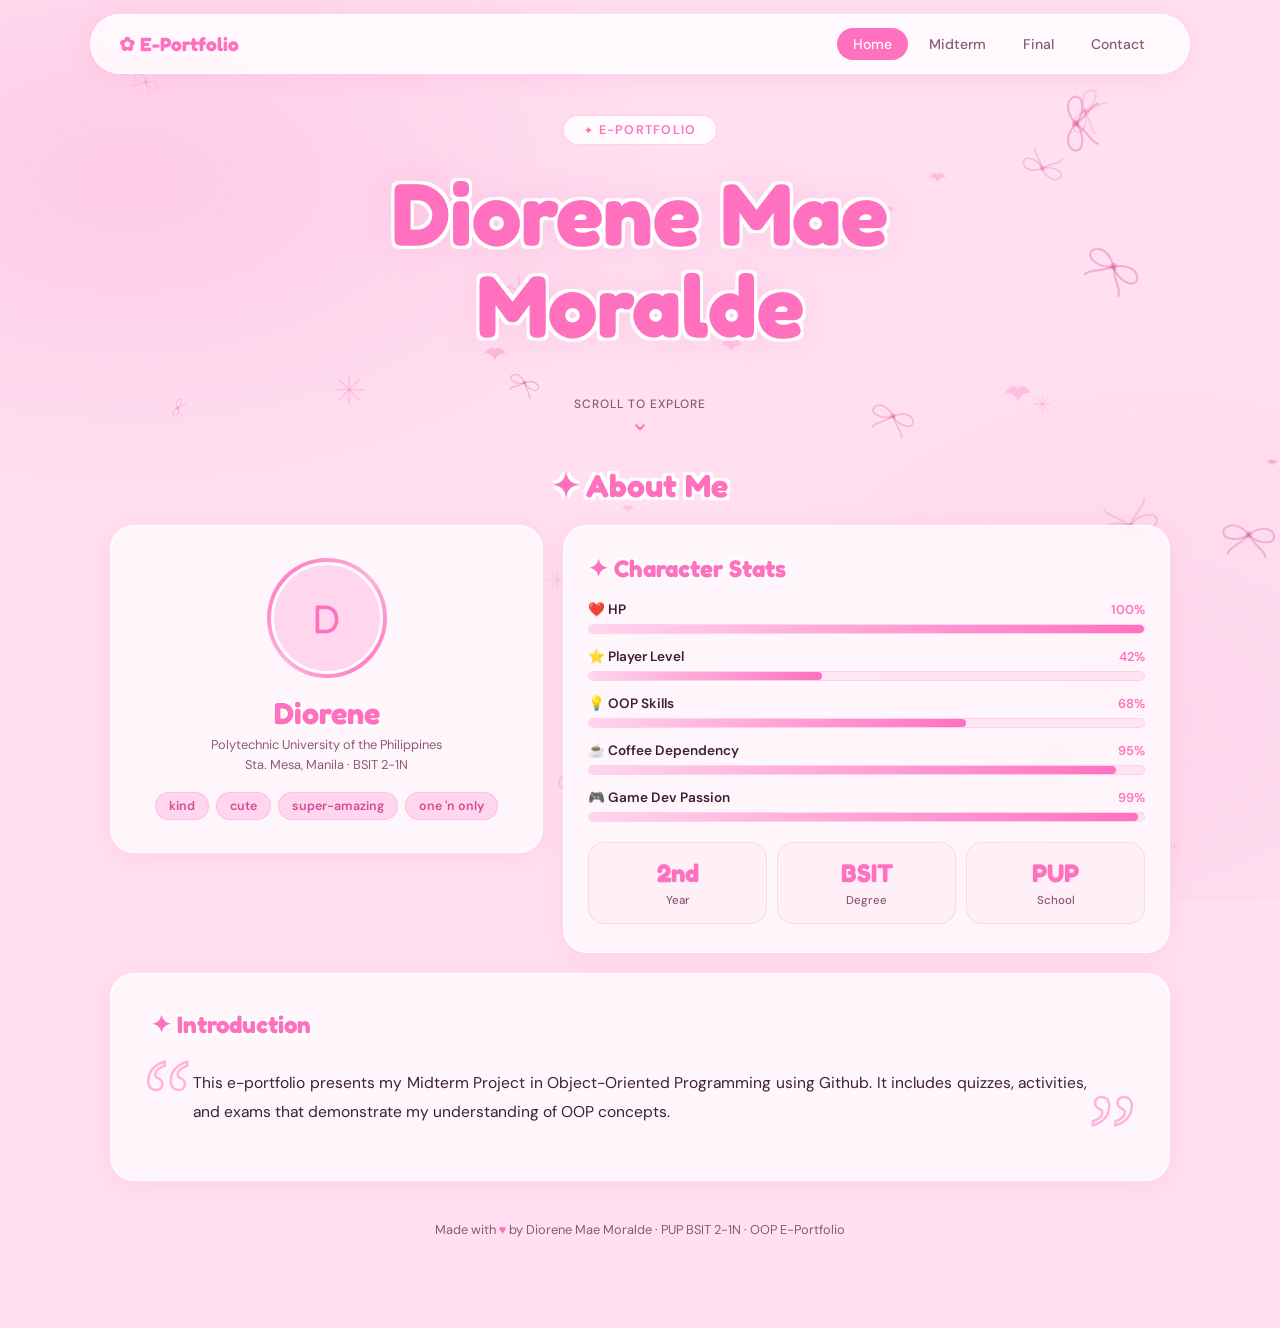
==== index.html @ 37471d2b "index.html" ====
<!DOCTYPE html>
<html lang="en">
<head>
<meta charset="UTF-8"/>
<meta name="viewport" content="width=device-width, initial-scale=1.0"/>
<title>Diorene Mae Moralde — E-Portfolio</title>
<link rel="preconnect" href="https://fonts.googleapis.com">
<link href="https://fonts.googleapis.com/css2?family=Fredoka:wght@400;500;600;700&family=DM+Sans:ital,wght@0,300;0,400;0,500;1,300&display=swap" rel="stylesheet">
<style>
  :root {
    --pink: #FF70BF;
    --pink-light: #FFD6EE;
    --pink-pale: #FFF0F8;
    --pink-deep: #D44A95;
    --text: #3d2035;
    --text-soft: #8a5a72;
    --card-bg: rgba(255,255,255,0.72);
    --card-border: rgba(255,255,255,0.9);
    --shadow: 0 4px 24px rgba(255,105,180,0.13);
  }

  * { margin:0; padding:0; box-sizing:border-box; }
  html { scroll-behavior: smooth; }

  body {
    font-family: 'DM Sans', sans-serif;
    background: #ffdff0;
    color: var(--text);
    overflow-x: hidden;
    min-height: 100vh;
  }

  body::before {
    content: '';
    position: fixed;
    inset: 0;
    background:
      radial-gradient(ellipse 60% 50% at 10% 20%, rgba(255,180,220,0.45) 0%, transparent 70%),
      radial-gradient(ellipse 50% 60% at 90% 80%, rgba(255,200,230,0.35) 0%, transparent 70%);
    z-index: -2;
    pointer-events: none;
  }

  #float-canvas {
    position: fixed;
    inset: 0;
    z-index: -1;
    pointer-events: none;
  }

  /* ── NAV ── */
  nav {
    position: sticky;
    top: 14px;
    z-index: 100;
    width: calc(100% - 40px);
    max-width: 1100px;
    margin: 0 auto;
    display: flex;
    justify-content: space-between;
    align-items: center;
    padding: 13px 28px;
    background: rgba(255,255,255,0.82);
    backdrop-filter: blur(18px);
    border: 1.5px solid rgba(255,255,255,0.95);
    border-radius: 999px;
    box-shadow: 0 4px 22px rgba(255,105,180,0.15);
  }
  .nav-logo {
    font-family: 'Fredoka', sans-serif;
    font-size: 1.2rem;
    font-weight: 700;
    color: var(--pink);
  }
  .nav-links { display: flex; gap: 5px; }
  .nav-links a {
    padding: 7px 16px;
    border-radius: 999px;
    text-decoration: none;
    color: var(--text-soft);
    font-size: 0.875rem;
    font-weight: 500;
    transition: all 0.2s;
  }
  .nav-links a:hover, .nav-links a.active {
    background: var(--pink);
    color: #fff;
  }

  .page-wrap {
    max-width: 1100px;
    margin: 0 auto;
    padding: 0 20px 80px;
  }

  /* ── HERO ── */
  .hero {
    text-align: center;
    padding: 55px 20px 30px;
    animation: fadeUp 0.7s ease both;
  }
  .hero-badge {
    display: inline-flex;
    align-items: center;
    gap: 6px;
    padding: 6px 20px;
    background: rgba(255,255,255,0.88);
    border: 1.5px solid rgba(255,112,191,0.3);
    border-radius: 999px;
    font-size: 0.78rem;
    font-weight: 600;
    color: var(--pink);
    letter-spacing: 0.1em;
    text-transform: uppercase;
    margin-bottom: 22px;
  }
  .hero-badge::before { content: '✦'; font-size: 0.65rem; }

  h1 {
    font-family: 'Fredoka', sans-serif;
    font-size: clamp(3rem, 8vw, 5.5rem);
    font-weight: 700;
    line-height: 1.05;
    color: var(--pink);
    text-shadow:
      -3px -3px 0 #fff, 3px -3px 0 #fff,
      -3px  3px 0 #fff, 3px  3px 0 #fff,
      0 0 40px rgba(255,112,191,0.2);
    margin-bottom: 26px;
  }

  .scroll-cue {
    margin-top: 18px;
    display: inline-flex;
    flex-direction: column;
    align-items: center;
    gap: 6px;
    color: var(--text-soft);
    font-size: 0.75rem;
    font-weight: 500;
    letter-spacing: 0.08em;
    text-transform: uppercase;
    animation: bounce 2s infinite;
  }
  .scroll-cue svg {
    width: 18px; height: 18px;
    stroke: var(--pink); fill: none; stroke-width: 2.5;
  }
  @keyframes bounce {
    0%,100% { transform: translateY(0); }
    50%      { transform: translateY(6px); }
  }

  /* ── CARDS ── */
  .card {
    background: var(--card-bg);
    border: 1.5px solid var(--card-border);
    border-radius: 24px;
    backdrop-filter: blur(14px);
    box-shadow: var(--shadow);
    overflow: hidden;
  }

  .grid-2 {
    display: grid;
    grid-template-columns: 1fr 1.4fr;
    gap: 20px;
    margin-top: 20px;
    align-items: start;
  }

  /* ── PROFILE ── */
  .profile-card {
    padding: 32px 24px;
    text-align: center;
    animation: fadeUp 0.7s 0.1s ease both;
  }
  .avatar-ring {
    width: 120px; height: 120px;
    border-radius: 50%;
    margin: 0 auto 16px;
    padding: 4px;
    background: linear-gradient(135deg, var(--pink), #ffb3da, var(--pink));
  }
  .avatar-placeholder {
    width: 100%; height: 100%;
    border-radius: 50%;
    background: var(--pink-light);
    display: flex;
    align-items: center;
    justify-content: center;
    font-family: 'Fredoka', sans-serif;
    font-size: 2.5rem;
    color: var(--pink);
    border: 3px solid #fff;
  }
  .profile-name {
    font-family: 'Fredoka', sans-serif;
    font-size: 1.9rem;
    font-weight: 700;
    color: var(--pink);
    text-shadow: -2px -2px 0 #fff, 2px -2px 0 #fff, -2px 2px 0 #fff, 2px 2px 0 #fff;
    margin-bottom: 4px;
  }
  .profile-uni {
    font-size: 0.8rem;
    color: var(--text-soft);
    line-height: 1.6;
    margin-bottom: 16px;
  }
  .tags {
    display: flex;
    flex-wrap: wrap;
    justify-content: center;
    gap: 7px;
  }
  .tag {
    padding: 5px 13px;
    background: var(--pink-light);
    color: var(--pink-deep);
    border-radius: 999px;
    font-size: 0.78rem;
    font-weight: 600;
    border: 1.5px solid rgba(255,112,191,0.25);
  }

  /* ── STATS ── */
  .stats-card {
    padding: 28px 24px;
    animation: fadeUp 0.7s 0.2s ease both;
  }
  .section-label {
    font-family: 'Fredoka', sans-serif;
    font-size: 1.5rem;
    font-weight: 700;
    color: var(--pink);
    text-shadow: -2px -2px 0 #fff, 2px -2px 0 #fff, -2px 2px 0 #fff, 2px 2px 0 #fff;
    margin-bottom: 18px;
  }
  .stat-row { margin-bottom: 14px; }
  .stat-header {
    display: flex;
    justify-content: space-between;
    margin-bottom: 6px;
  }
  .stat-name { font-size: 0.85rem; font-weight: 600; color: var(--text); }
  .stat-val  { font-size: 0.8rem; color: var(--pink); font-weight: 600; }
  .bar-track {
    height: 10px;
    background: rgba(255,112,191,0.12);
    border-radius: 999px;
    overflow: hidden;
    border: 1px solid rgba(255,112,191,0.18);
  }
  .bar-fill {
    height: 100%;
    border-radius: 999px;
    background: linear-gradient(90deg, var(--pink-light), var(--pink));
    transition: width 1.3s cubic-bezier(0.34, 1.56, 0.64, 1);
    width: 0%;
  }

  /* ── INTRODUCTION BOX ── */
  .intro-box {
    margin-top: 20px;
    padding: 36px 40px 44px;
    position: relative;
    animation: fadeUp 0.7s 0.3s ease both;
  }
  .intro-box-title {
    font-family: 'Fredoka', sans-serif;
    font-size: 1.5rem;
    font-weight: 700;
    color: var(--pink);
    text-shadow: -2px -2px 0 #fff, 2px -2px 0 #fff, -2px 2px 0 #fff, 2px 2px 0 #fff;
    margin-bottom: 22px;
  }

  .intro-quote-wrap {
    position: relative;
    padding: 8px 42px 8px 42px;
  }

  .big-q {
    font-family: Georgia, 'Times New Roman', serif;
    font-size: 110px;
    line-height: 1;
    color: transparent;
    -webkit-text-stroke: 2.5px var(--pink);
    position: absolute;
    pointer-events: none;
    opacity: 0.5;
    user-select: none;
  }
  .big-q.open  { top: -18px; left: -8px; }
  .big-q.close { bottom: -52px; right: -8px; }

  .intro-text {
    font-size: 0.975rem;
    line-height: 1.9;
    color: var(--text);
    text-align: justify;
    position: relative;
    z-index: 1;
  }

  .section-heading {
    font-family: 'Fredoka', sans-serif;
    font-size: 2rem;
    font-weight: 700;
    color: var(--pink);
    text-align: center;
    margin-bottom: 4px;
    text-shadow: -3px -3px 0 #fff, 3px -3px 0 #fff, -3px 3px 0 #fff, 3px 3px 0 #fff;
  }

  footer {
    text-align: center;
    padding: 40px 0 10px;
    font-size: 0.8rem;
    color: var(--text-soft);
  }
  footer span { color: var(--pink); }

  @keyframes fadeUp {
    from { opacity: 0; transform: translateY(24px); }
    to   { opacity: 1; transform: translateY(0); }
  }

  @media (max-width: 700px) {
    .grid-2 { grid-template-columns: 1fr; }
    nav { top: 10px; width: calc(100% - 20px); padding: 12px 16px; }
    .nav-links a { padding: 6px 10px; font-size: 0.8rem; }
    h1 { font-size: 3rem; }
    .intro-box { padding: 24px 22px 36px; }
    .big-q { font-size: 72px; }
    .intro-quote-wrap { padding: 4px 28px 4px 28px; }
  }
</style>
</head>
<body>

<canvas id="float-canvas"></canvas>

<!-- NAV -->
<nav>
  <div class="nav-logo">✿ E-Portfolio</div>
  <div class="nav-links">
    <a href="index.html" class="active">Home</a>
    <a href="midterm.html">Midterm</a>
    <a href="final.html">Final</a>
    <a href="contact.html">Contact</a>
  </div>
</nav>

<div class="page-wrap">

  <!-- HERO -->
  <section class="hero" id="home">
    <div class="hero-badge">E-Portfolio</div>
    <h1>Diorene Mae<br>Moralde</h1>
    <div class="scroll-cue">
      scroll to explore
      <svg viewBox="0 0 24 24"><polyline points="6 9 12 15 18 9"/></svg>
    </div>
  </section>

  <!-- ABOUT -->
  <section id="about">
    <div class="section-heading">✦ About Me</div>

    <div class="grid-2">

      <!-- PROFILE -->
      <div class="card profile-card">
        <div class="avatar-ring">
          <div class="avatar-placeholder">D</div>
        </div>
        <div class="profile-name">Diorene</div>
        <div class="profile-uni">
          Polytechnic University of the Philippines<br>
          Sta. Mesa, Manila &middot; BSIT 2-1N
        </div>
        <div class="tags">
          <span class="tag">kind</span>
          <span class="tag">cute</span>
          <span class="tag">super-amazing</span>
          <span class="tag">one 'n only</span>
        </div>
      </div>

      <!-- STATS -->
      <div class="card stats-card">
        <div class="section-label">✦ Character Stats</div>

        <div class="stat-row">
          <div class="stat-header">
            <span class="stat-name">❤️ HP</span>
            <span class="stat-val">100%</span>
          </div>
          <div class="bar-track"><div class="bar-fill" data-target="100"></div></div>
        </div>

        <div class="stat-row">
          <div class="stat-header">
            <span class="stat-name">⭐ Player Level</span>
            <span class="stat-val">42%</span>
          </div>
          <div class="bar-track"><div class="bar-fill" data-target="42"></div></div>
        </div>

        <div class="stat-row">
          <div class="stat-header">
            <span class="stat-name">💡 OOP Skills</span>
            <span class="stat-val">68%</span>
          </div>
          <div class="bar-track"><div class="bar-fill" data-target="68"></div></div>
        </div>

        <div class="stat-row">
          <div class="stat-header">
            <span class="stat-name">☕ Coffee Dependency</span>
            <span class="stat-val">95%</span>
          </div>
          <div class="bar-track"><div class="bar-fill" data-target="95"></div></div>
        </div>

        <div class="stat-row">
          <div class="stat-header">
            <span class="stat-name">🎮 Game Dev Passion</span>
            <span class="stat-val">99%</span>
          </div>
          <div class="bar-track"><div class="bar-fill" data-target="99"></div></div>
        </div>

        <div class="mini-stats">
          <div class="mini-stat"><span class="num">2nd</span><span class="lbl">Year</span></div>
          <div class="mini-stat"><span class="num">BSIT</span><span class="lbl">Degree</span></div>
          <div class="mini-stat"><span class="num">PUP</span><span class="lbl">School</span></div>
        </div>
      </div>

    </div>

    <!-- INTRODUCTION -->
    <div class="card intro-box">
      <div class="intro-box-title">✦ Introduction</div>
      <div class="intro-quote-wrap">
        <span class="big-q open">&ldquo;</span>
        <p class="intro-text">
          This e-portfolio presents my Midterm Project in Object-Oriented Programming using Github.
          It includes quizzes, activities, and exams that demonstrate my understanding of OOP concepts.
        </p>
        <span class="big-q close">&rdquo;</span>
      </div>
    </div>

  </section>

  <footer>
    Made with <span>♥</span> by Diorene Mae Moralde &middot; PUP BSIT 2-1N &middot; OOP E-Portfolio
  </footer>

</div>

<style>
  .mini-stats {
    display: grid;
    grid-template-columns: repeat(3,1fr);
    gap: 10px;
    margin-top: 20px;
  }
  .mini-stat {
    background: var(--pink-pale);
    border: 1.5px solid rgba(255,112,191,0.2);
    border-radius: 16px;
    padding: 14px 10px;
    text-align: center;
  }
  .mini-stat .num {
    font-family: 'Fredoka', sans-serif;
    font-size: 1.6rem;
    font-weight: 700;
    color: var(--pink);
    display: block;
  }
  .mini-stat .lbl { font-size: 0.72rem; color: var(--text-soft); font-weight: 500; }
</style>

<script>
/* ════════════════════════════════════════
   FLOATING HEARTS + RIBBONS CANVAS
════════════════════════════════════════ */
(function(){
  const canvas = document.getElementById('float-canvas');
  const ctx    = canvas.getContext('2d');

  function resize(){
    canvas.width  = window.innerWidth;
    canvas.height = window.innerHeight;
  }
  resize();
  window.addEventListener('resize', resize);

  const PINK  = [255,112,191];
  const DEEP  = [212, 74,149];
  const LIGHT = [255,214,238];

  function rgba(c, a){ return `rgba(${c[0]},${c[1]},${c[2]},${a})`; }

  function heart(ctx, x, y, r, color, alpha){
    const s = r * 0.5;
    ctx.save();
    ctx.translate(x, y);
    ctx.globalAlpha = alpha;
    ctx.fillStyle = rgba(color, 1);
    ctx.beginPath();
    ctx.moveTo(0, s * 0.4);
    ctx.bezierCurveTo(-s*0.05, -s*0.2,  -s,    -s*0.6,  -s,   -s*0.15);
    ctx.bezierCurveTo(-s,      -s*0.85,   0,    -s*1.1,   0,   -s*0.55);
    ctx.bezierCurveTo( 0,      -s*1.1,    s,    -s*0.85,  s,   -s*0.15);
    ctx.bezierCurveTo( s,      -s*0.6,    s*0.05,-s*0.2,  0,    s*0.4);
    ctx.closePath();
    ctx.fill();
    ctx.restore();
  }

  function ribbon(ctx, x, y, size, angle, alpha){
    ctx.save();
    ctx.translate(x, y);
    ctx.rotate(angle);
    ctx.globalAlpha = alpha;
    const c = rgba(DEEP, 1);
    ctx.strokeStyle = c;
    ctx.fillStyle   = c;
    ctx.lineWidth   = Math.max(1, size * 0.055);
    ctx.lineCap = 'round';
    ctx.beginPath();
    ctx.moveTo(0, 0);
    ctx.bezierCurveTo(-size*0.55, -size*0.5, -size*0.9, size*0.1, -size*0.5, size*0.15);
    ctx.bezierCurveTo(-size*0.2,   size*0.2,  0,         0,         0,         0);
    ctx.stroke();
    ctx.beginPath();
    ctx.moveTo(0, 0);
    ctx.bezierCurveTo( size*0.55, -size*0.5,  size*0.9, size*0.1,  size*0.5, size*0.15);
    ctx.bezierCurveTo( size*0.2,   size*0.2,  0,         0,         0,        0);
    ctx.stroke();
    ctx.beginPath();
    ctx.moveTo(0,0);
    ctx.bezierCurveTo(-size*0.2, size*0.3, -size*0.45, size*0.35, -size*0.5, size*0.55);
    ctx.stroke();
    ctx.beginPath();
    ctx.moveTo(0,0);
    ctx.bezierCurveTo( size*0.2, size*0.3,  size*0.45, size*0.35,  size*0.5, size*0.55);
    ctx.stroke();
    ctx.beginPath();
    ctx.arc(0,0, size*0.09, 0, Math.PI*2);
    ctx.fill();
    ctx.restore();
  }

  function sparkle(ctx, x, y, r, alpha){
    ctx.save();
    ctx.translate(x, y);
    ctx.globalAlpha = alpha;
    ctx.strokeStyle = rgba(PINK, 1);
    ctx.lineWidth   = 1.2;
    ctx.lineCap     = 'round';
    for(let i=0; i<4; i++){
      ctx.save();
      ctx.rotate(i * Math.PI/4);
      ctx.beginPath();
      ctx.moveTo(0,-r); ctx.lineTo(0, r);
      ctx.stroke();
      ctx.restore();
    }
    ctx.restore();
  }

  function mk(fromBottom){
    const roll = Math.random();
    const type = roll < 0.55 ? 'heart' : roll < 0.8 ? 'ribbon' : 'sparkle';
    const color = Math.random()<0.55 ? PINK : Math.random()<0.5 ? DEEP : LIGHT;
    return {
      type, color,
      x: Math.random() * (canvas.width  || 900),
      y: fromBottom ? canvas.height + 40 : Math.random() * (canvas.height || 700),
      r: 8 + Math.random() * 18,
      vy: 0.35 + Math.random() * 0.8,
      drift: (Math.random()-0.5) * 0.3,
      alpha: 0.13 + Math.random() * 0.2,
      angle: Math.random() * Math.PI * 2,
      spin : (Math.random()-0.5) * 0.014,
      wob  : Math.random() * Math.PI * 2,
      wobS : 0.012 + Math.random() * 0.018,
    };
  }

  const N = 42;
  const pts = Array.from({length:N}, ()=>mk(false));

  function frame(){
    ctx.clearRect(0, 0, canvas.width, canvas.height);
    pts.forEach((p,i)=>{
      p.y     -= p.vy;
      p.wob   += p.wobS;
      p.x     += Math.sin(p.wob)*0.45 + p.drift;
      p.angle += p.spin;

      const norm  = 1 - p.y / canvas.height;
      const fade  = norm < 0.08 ? norm/0.08 : norm > 0.88 ? (1-norm)/0.12 : 1;
      const a     = p.alpha * fade;

      if      (p.type==='heart')   heart  (ctx, p.x, p.y, p.r,            p.color, a);
      else if (p.type==='ribbon')  ribbon (ctx, p.x, p.y, p.r*1.6,        p.angle, a);
      else                          sparkle(ctx, p.x, p.y, p.r*0.55,               a);

      if(p.y < -60) pts[i] = mk(true);
    });
    requestAnimationFrame(frame);
  }
  frame();
})();

/* ════════════════════════════════════════
   STAT BAR SCROLL ANIMATION
════════════════════════════════════════ */
const barObs = new IntersectionObserver(entries=>{
  entries.forEach(e=>{
    if(e.isIntersecting){
      document.querySelectorAll('.bar-fill').forEach(b=>{
        b.style.width = b.dataset.target + '%';
      });
      barObs.disconnect();
    }
  });
}, {threshold:0.3});
const sc = document.querySelector('.stats-card');
if(sc) barObs.observe(sc);

/* ════════════════════════════════════════
   ACTIVE NAV
════════════════════════════════════════ */
const secs    = document.querySelectorAll('[id]');
const navAs   = document.querySelectorAll('.nav-links a');
window.addEventListener('scroll', ()=>{
  let cur = 'home';
  secs.forEach(s=>{ if(window.scrollY >= s.offsetTop-140) cur=s.id; });
  navAs.forEach(a=>{
    a.classList.remove('active');
    const href = a.getAttribute('href');
    if((cur==='home' && href==='index.html') || href==='#'+cur) a.classList.add('active');
  });
});
</script>
</body>
</html>
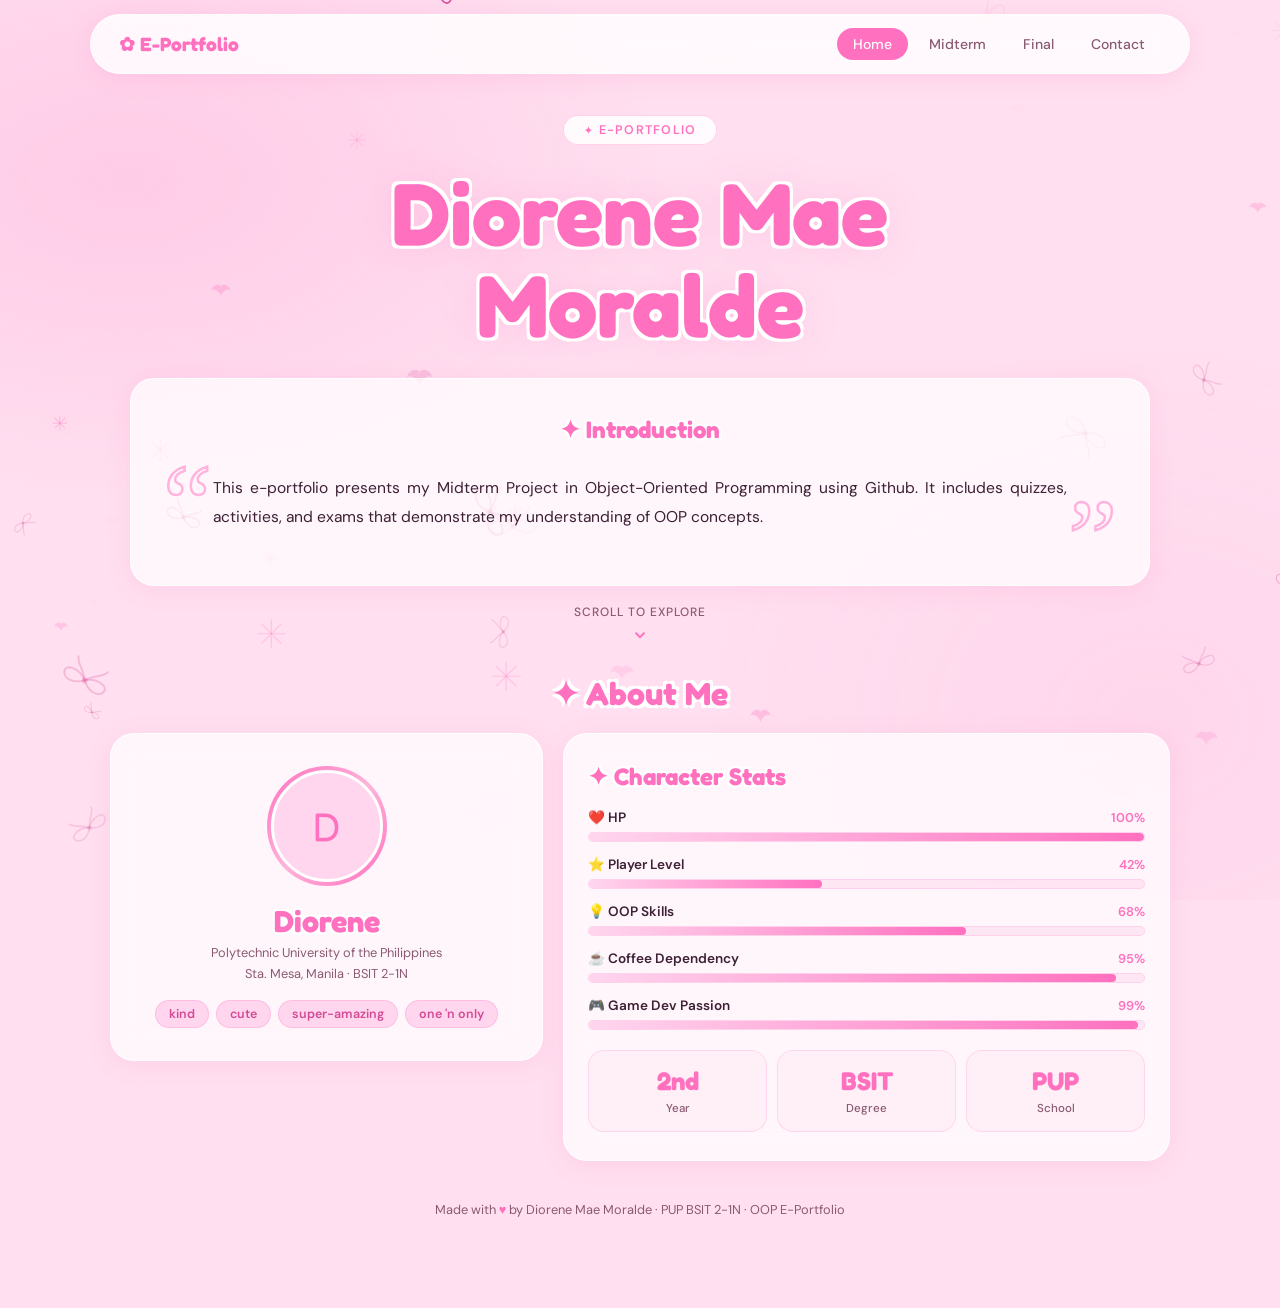
==== commit eed91e83: "index.html" ====
--- a/index.html
+++ b/index.html
@@ -355,15 +355,29 @@
 
 <div class="page-wrap">
 
-  <!-- HERO -->
-  <section class="hero" id="home">
-    <div class="hero-badge">E-Portfolio</div>
-    <h1>Diorene Mae<br>Moralde</h1>
-    <div class="scroll-cue">
-      scroll to explore
-      <svg viewBox="0 0 24 24"><polyline points="6 9 12 15 18 9"/></svg>
+<!-- HERO -->
+<section class="hero" id="home">
+  <div class="hero-badge">E-Portfolio</div>
+  <h1>Diorene Mae<br>Moralde</h1>
+
+  <div class="card intro-box hero-intro">
+    <div class="intro-box-title">✦ Introduction</div>
+    <div class="intro-quote-wrap">
+      <span class="big-q open">&ldquo;</span>
+      <p class="intro-text">
+        This e-portfolio presents my Midterm Project in Object-Oriented Programming using Github.
+        It includes quizzes, activities, and exams that demonstrate my understanding of OOP concepts.
+      </p>
+      <span class="big-q close">&rdquo;</span>
     </div>
-  </section>
+  </div>
+
+  <!-- SCROLL -->
+  <div class="scroll-cue">
+    scroll to explore
+    <svg viewBox="0 0 24 24"><polyline points="6 9 12 15 18 9"/></svg>
+  </div>
+</section>
 
   <!-- ABOUT -->
   <section id="about">
@@ -440,19 +454,6 @@
         </div>
       </div>
 
-    </div>
-
-    <!-- INTRODUCTION -->
-    <div class="card intro-box">
-      <div class="intro-box-title">✦ Introduction</div>
-      <div class="intro-quote-wrap">
-        <span class="big-q open">&ldquo;</span>
-        <p class="intro-text">
-          This e-portfolio presents my Midterm Project in Object-Oriented Programming using Github.
-          It includes quizzes, activities, and exams that demonstrate my understanding of OOP concepts.
-        </p>
-        <span class="big-q close">&rdquo;</span>
-      </div>
     </div>
 
   </section>
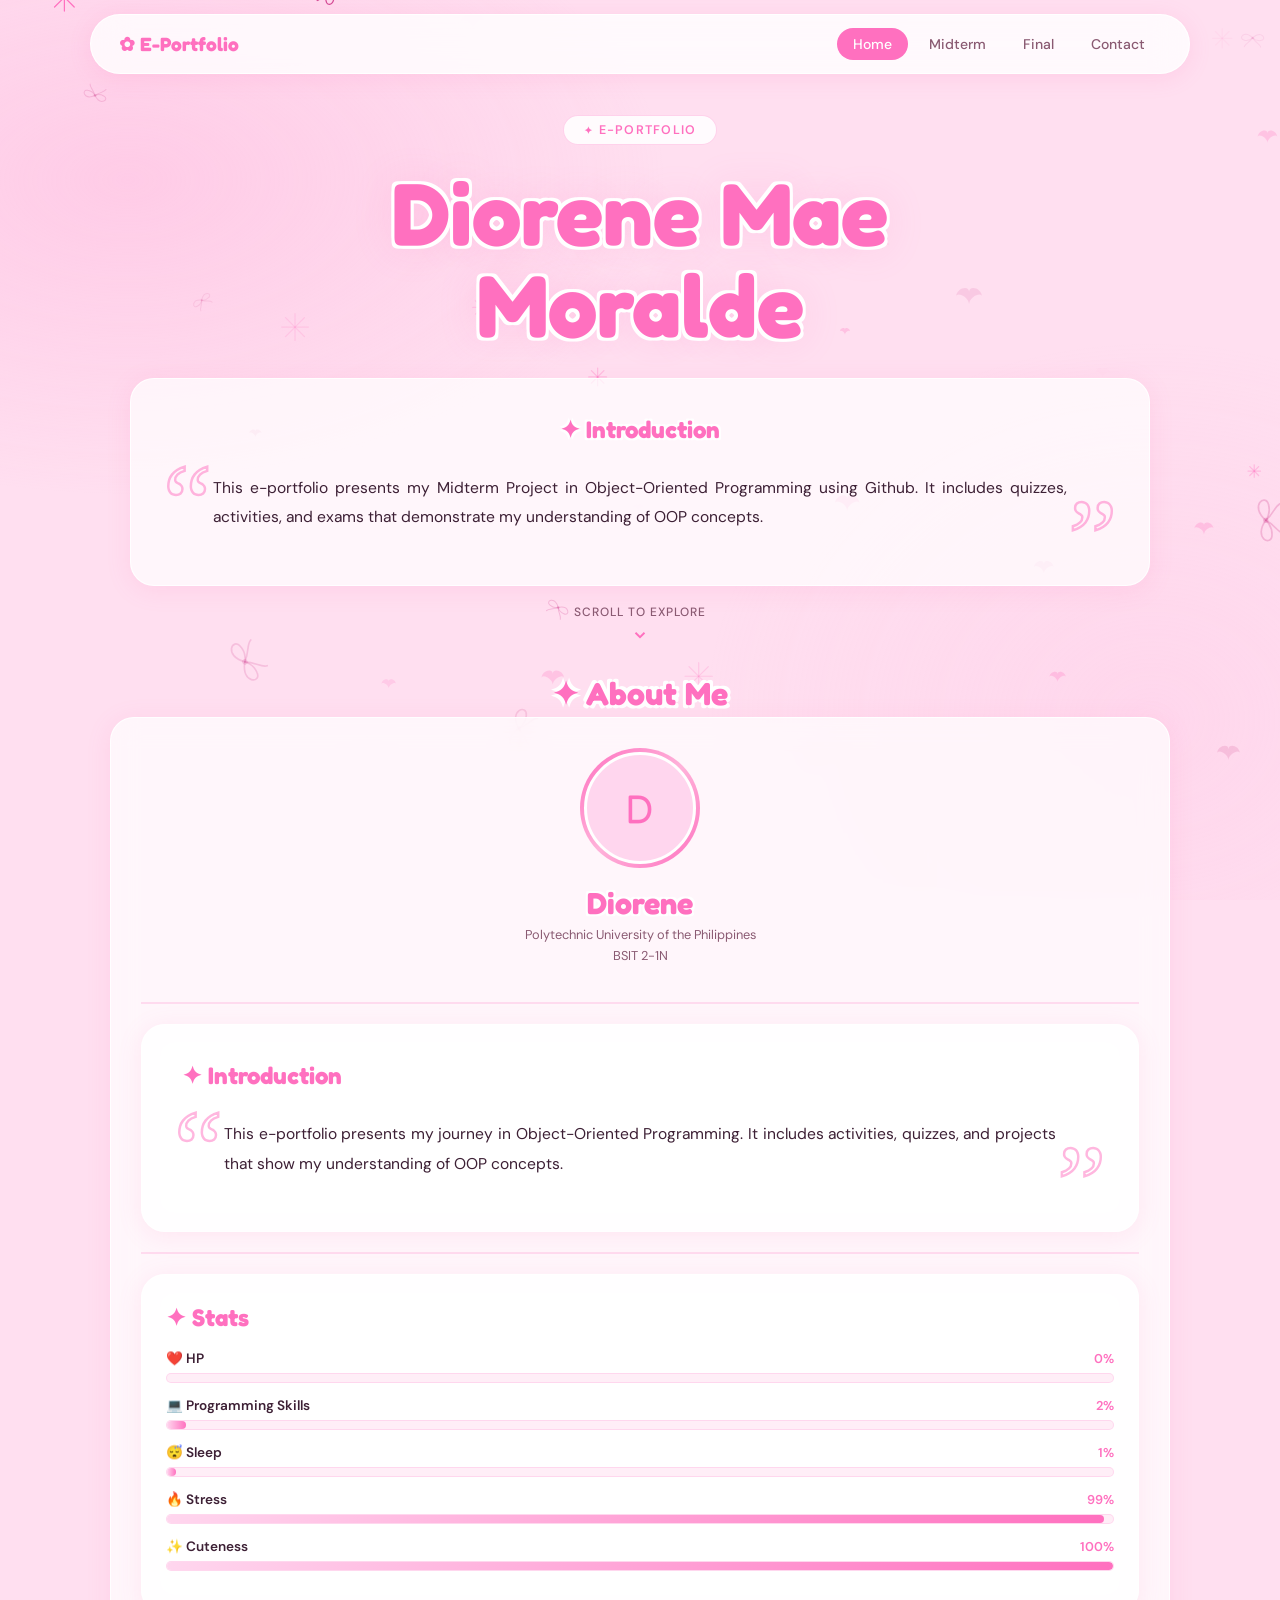
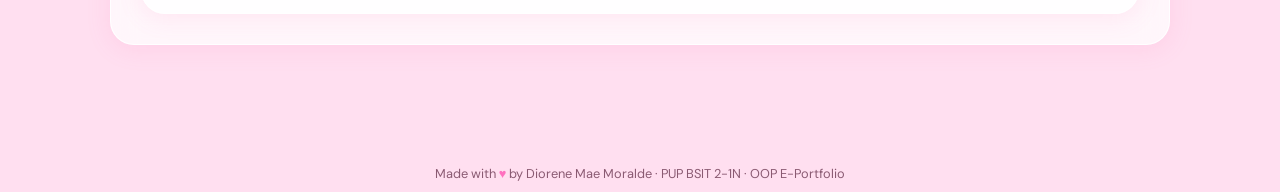
==== commit 9f2a0aa8: "index.html" ====
--- a/index.html
+++ b/index.html
@@ -380,79 +380,92 @@
 </section>
 
   <!-- ABOUT -->
-  <section id="about">
-    <div class="section-heading">✦ About Me</div>
-
-    <div class="grid-2">
-
-      <!-- PROFILE -->
-      <div class="card profile-card">
-        <div class="avatar-ring">
-          <div class="avatar-placeholder">D</div>
+<section id="about">
+  <div class="section-heading">✦ About Me</div>
+
+  <!-- MAIN ABOUT CONTAINER -->
+  <div class="card" style="padding:30px; display:flex; flex-direction:column; gap:20px;">
+
+    <!-- PROFILE SECTION -->
+    <div style="text-align:center;">
+      <div class="avatar-ring">
+        <div class="avatar-placeholder">D</div>
+      </div>
+
+      <div class="profile-name">Diorene</div>
+
+      <div class="profile-uni">
+        Polytechnic University of the Philippines<br>
+        BSIT 2-1N
+      </div>
+    </div>
+
+    <hr style="border:1px solid rgba(255,112,191,0.2); width:100%;">
+
+    <!-- INTRO BOX -->
+    <div class="card intro-box" style="margin:0;">
+      <div class="intro-box-title">✦ Introduction</div>
+
+      <div class="intro-quote-wrap">
+        <span class="big-q open">&ldquo;</span>
+        <p class="intro-text">
+          This e-portfolio presents my journey in Object-Oriented Programming.
+          It includes activities, quizzes, and projects that show my understanding of OOP concepts.
+        </p>
+        <span class="big-q close">&rdquo;</span>
+      </div>
+    </div>
+
+    <hr style="border:1px solid rgba(255,112,191,0.2); width:100%;">
+
+    <!-- STATS BOX -->
+    <div class="card stats-card" style="margin:0;">
+      <div class="section-label">✦ Stats</div>
+
+      <div class="stat-row">
+        <div class="stat-header">
+          <span class="stat-name">❤️ HP</span>
+          <span class="stat-val">0%</span>
         </div>
-        <div class="profile-name">Diorene</div>
-        <div class="profile-uni">
-          Polytechnic University of the Philippines<br>
-          Sta. Mesa, Manila &middot; BSIT 2-1N
+        <div class="bar-track"><div class="bar-fill" data-target="0"></div></div>
+      </div>
+
+      <div class="stat-row">
+        <div class="stat-header">
+          <span class="stat-name">💻 Programming Skills</span>
+          <span class="stat-val">2%</span>
         </div>
-        <div class="tags">
-          <span class="tag">kind</span>
-          <span class="tag">cute</span>
-          <span class="tag">super-amazing</span>
-          <span class="tag">one 'n only</span>
+        <div class="bar-track"><div class="bar-fill" data-target="2"></div></div>
+      </div>
+
+      <div class="stat-row">
+        <div class="stat-header">
+          <span class="stat-name">😴 Sleep</span>
+          <span class="stat-val">1%</span>
         </div>
-      </div>
-
-      <!-- STATS -->
-      <div class="card stats-card">
-        <div class="section-label">✦ Character Stats</div>
-
-        <div class="stat-row">
-          <div class="stat-header">
-            <span class="stat-name">❤️ HP</span>
-            <span class="stat-val">100%</span>
-          </div>
-          <div class="bar-track"><div class="bar-fill" data-target="100"></div></div>
+        <div class="bar-track"><div class="bar-fill" data-target="1"></div></div>
+      </div>
+
+      <div class="stat-row">
+        <div class="stat-header">
+          <span class="stat-name">🔥 Stress</span>
+          <span class="stat-val">99%</span>
         </div>
-
-        <div class="stat-row">
-          <div class="stat-header">
-            <span class="stat-name">⭐ Player Level</span>
-            <span class="stat-val">42%</span>
-          </div>
-          <div class="bar-track"><div class="bar-fill" data-target="42"></div></div>
+        <div class="bar-track"><div class="bar-fill" data-target="99"></div></div>
+      </div>
+
+      <div class="stat-row">
+        <div class="stat-header">
+          <span class="stat-name">✨ Cuteness</span>
+          <span class="stat-val">100%</span>
         </div>
-
-        <div class="stat-row">
-          <div class="stat-header">
-            <span class="stat-name">💡 OOP Skills</span>
-            <span class="stat-val">68%</span>
-          </div>
-          <div class="bar-track"><div class="bar-fill" data-target="68"></div></div>
-        </div>
-
-        <div class="stat-row">
-          <div class="stat-header">
-            <span class="stat-name">☕ Coffee Dependency</span>
-            <span class="stat-val">95%</span>
-          </div>
-          <div class="bar-track"><div class="bar-fill" data-target="95"></div></div>
-        </div>
-
-        <div class="stat-row">
-          <div class="stat-header">
-            <span class="stat-name">🎮 Game Dev Passion</span>
-            <span class="stat-val">99%</span>
-          </div>
-          <div class="bar-track"><div class="bar-fill" data-target="99"></div></div>
-        </div>
-
-        <div class="mini-stats">
-          <div class="mini-stat"><span class="num">2nd</span><span class="lbl">Year</span></div>
-          <div class="mini-stat"><span class="num">BSIT</span><span class="lbl">Degree</span></div>
-          <div class="mini-stat"><span class="num">PUP</span><span class="lbl">School</span></div>
-        </div>
-      </div>
+        <div class="bar-track"><div class="bar-fill" data-target="100"></div></div>
+      </div>
+
+    </div>
+
+  </div>
+</section>
 
     </div>
 
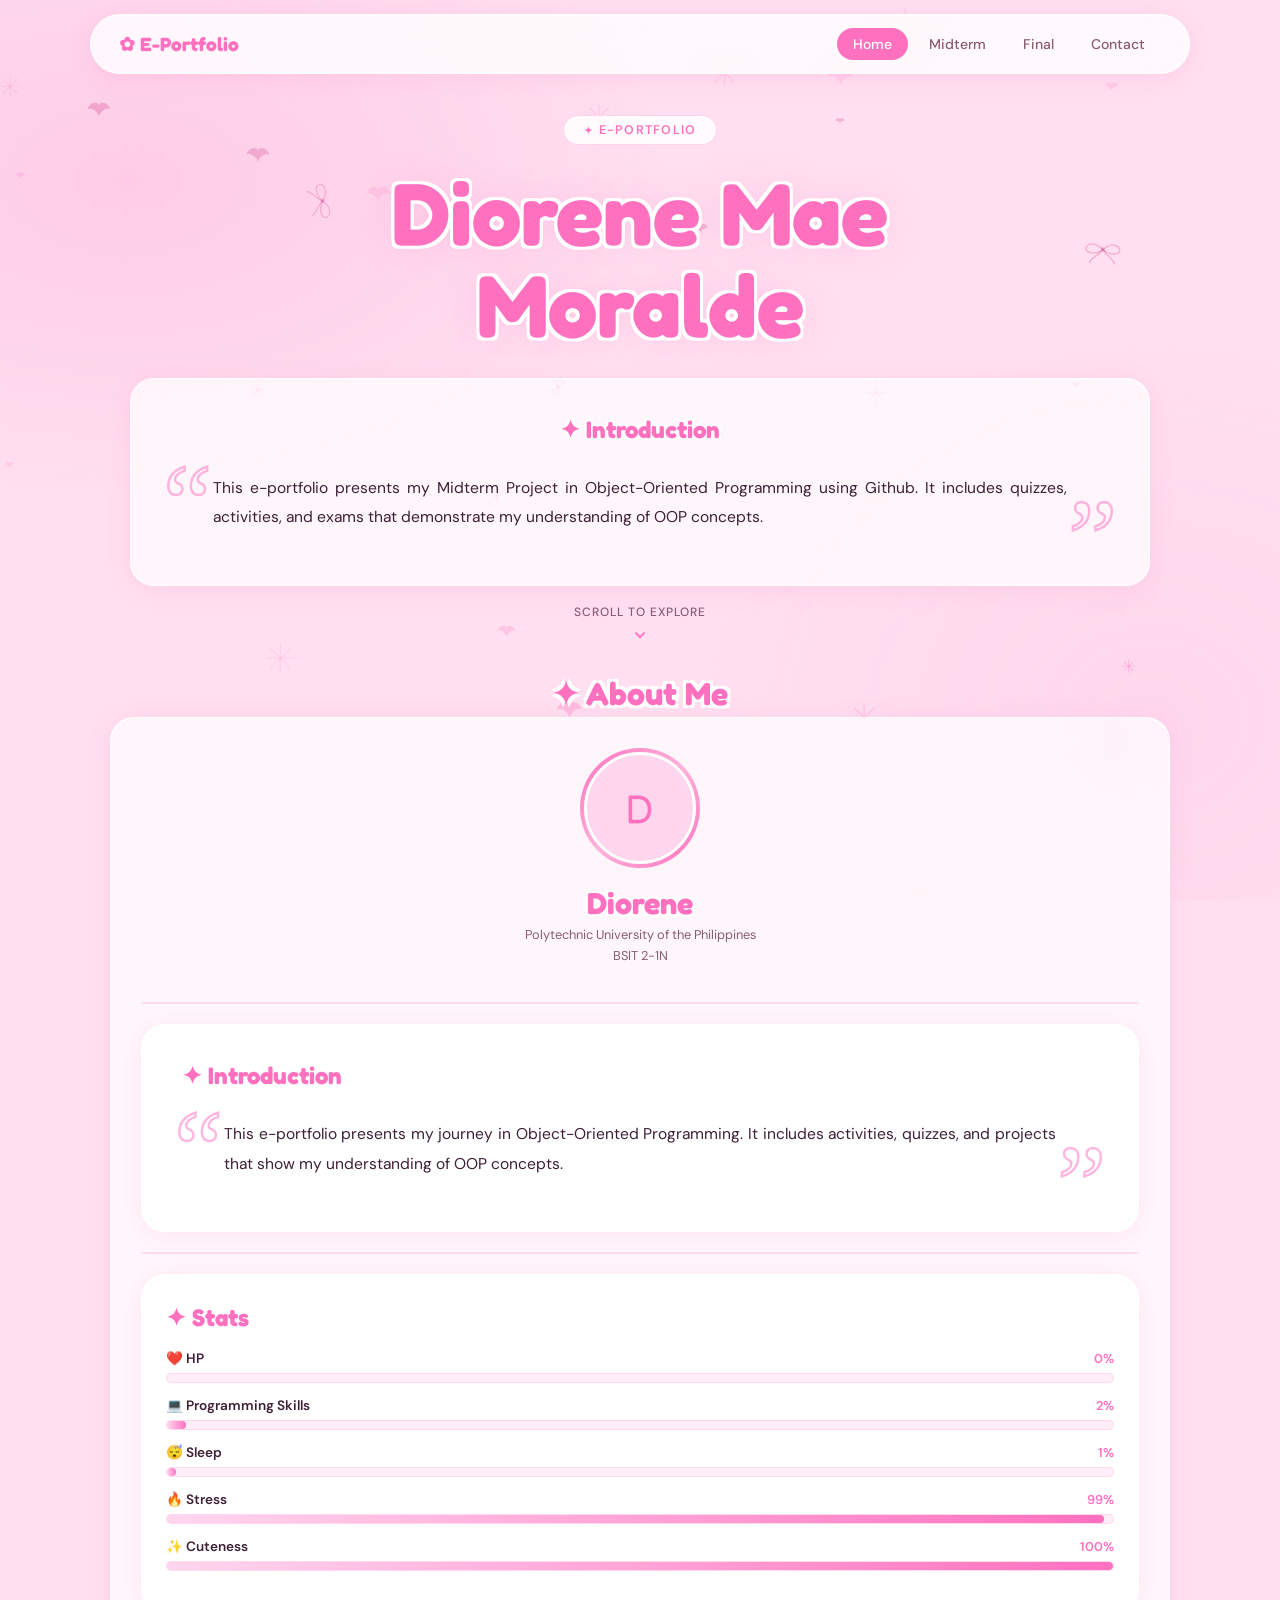
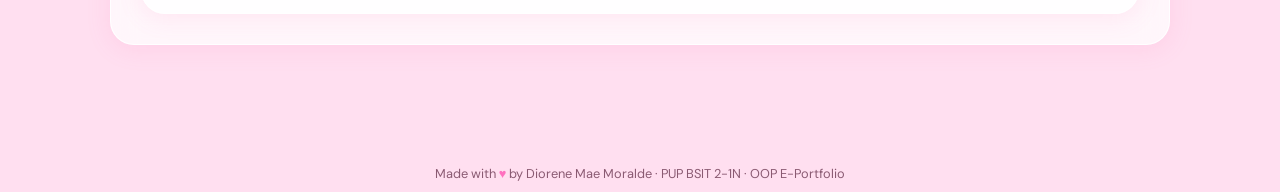
==== commit fd2accbe: "index.html" ====
--- a/index.html
+++ b/index.html
@@ -360,7 +360,7 @@
   <div class="hero-badge">E-Portfolio</div>
   <h1>Diorene Mae<br>Moralde</h1>
 
-  <div class="card intro-box hero-intro">
+  <div class="card intro-box hero-intro style="padding:24px 30px;">
     <div class="intro-box-title">✦ Introduction</div>
     <div class="intro-quote-wrap">
       <span class="big-q open">&ldquo;</span>
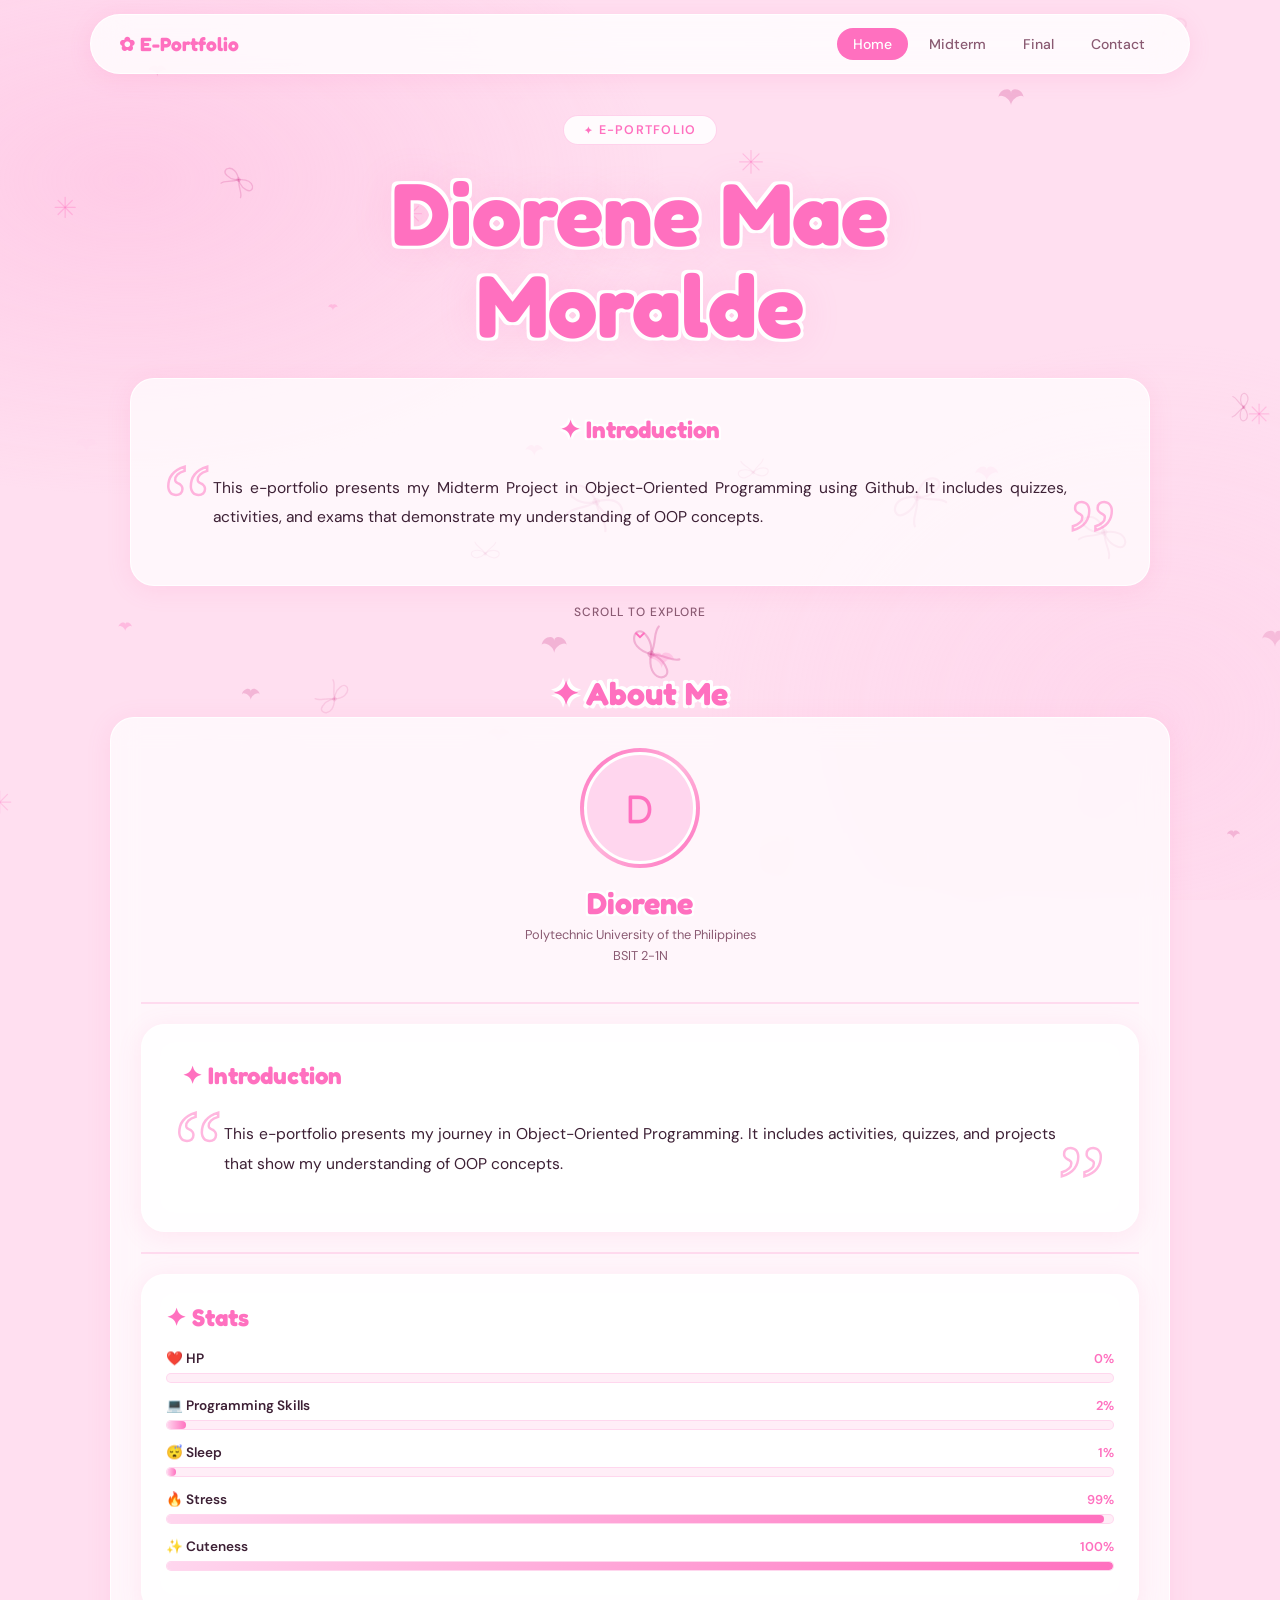
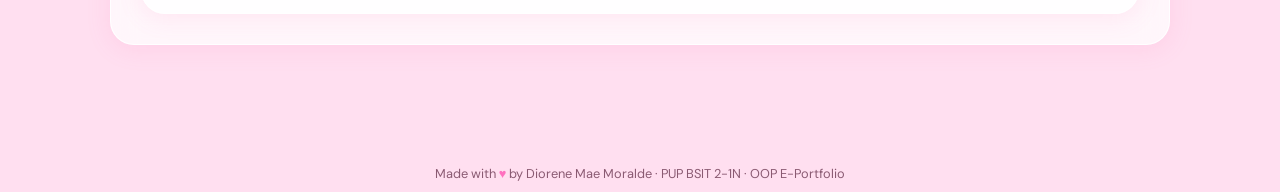
==== commit b64b77c6: "index.html" ====
--- a/index.html
+++ b/index.html
@@ -360,7 +360,7 @@
   <div class="hero-badge">E-Portfolio</div>
   <h1>Diorene Mae<br>Moralde</h1>
 
-  <div class="card intro-box hero-intro style="padding:24px 30px;">
+  <div class="card intro-box hero-intro style="padding:18px 30px;">
     <div class="intro-box-title">✦ Introduction</div>
     <div class="intro-quote-wrap">
       <span class="big-q open">&ldquo;</span>
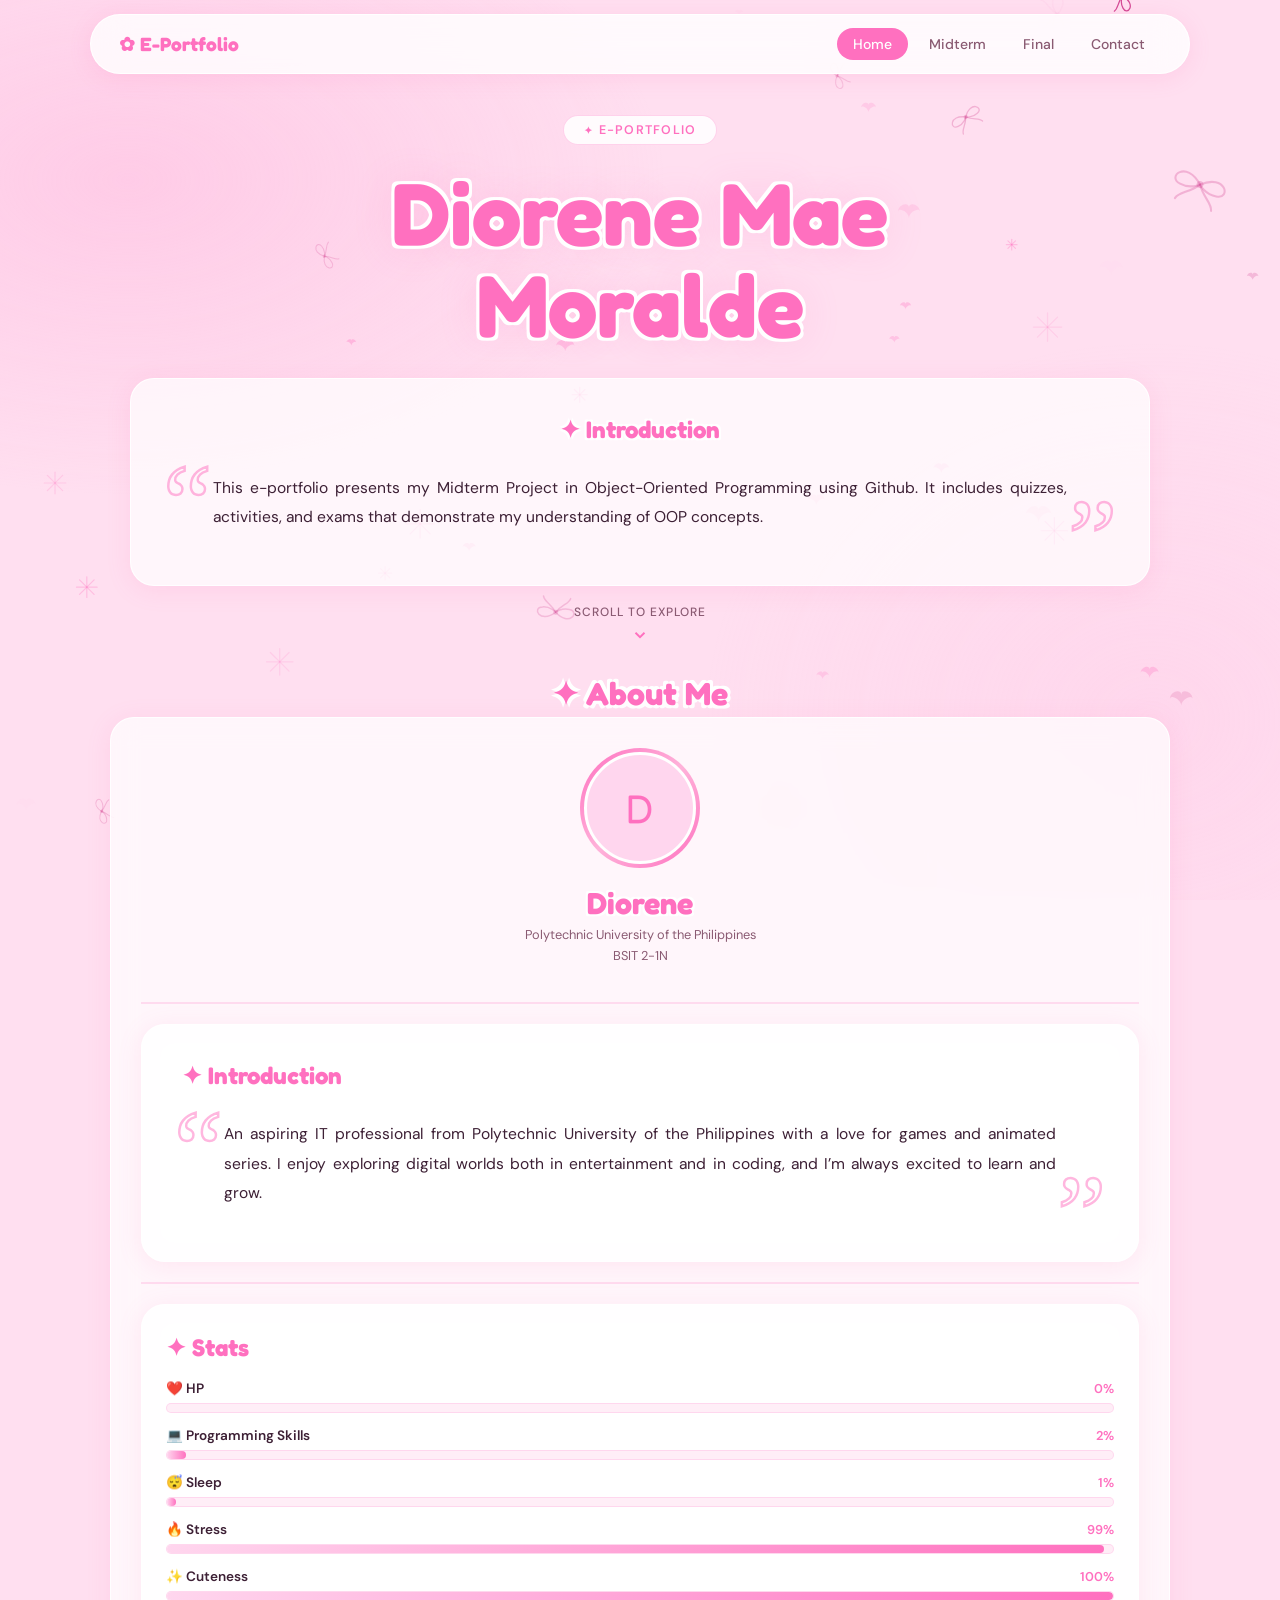
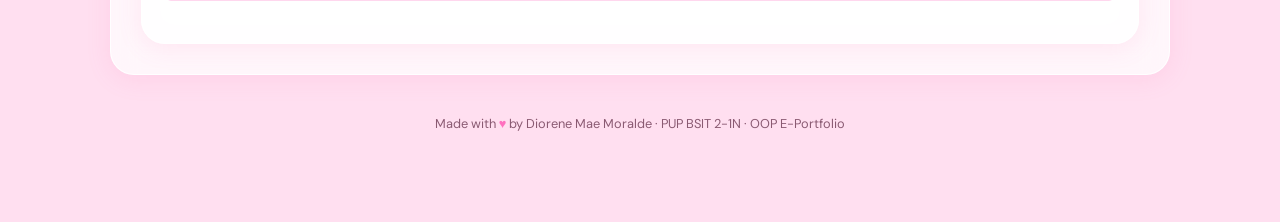
==== commit 0be32621: "index.html" ====
--- a/index.html
+++ b/index.html
@@ -360,7 +360,7 @@
   <div class="hero-badge">E-Portfolio</div>
   <h1>Diorene Mae<br>Moralde</h1>
 
-  <div class="card intro-box hero-intro style="padding:18px 30px;">
+  <div class="card intro-box hero-intro style="padding:14px 30px;">
     <div class="intro-box-title">✦ Introduction</div>
     <div class="intro-quote-wrap">
       <span class="big-q open">&ldquo;</span>
@@ -409,8 +409,8 @@
       <div class="intro-quote-wrap">
         <span class="big-q open">&ldquo;</span>
         <p class="intro-text">
-          This e-portfolio presents my journey in Object-Oriented Programming.
-          It includes activities, quizzes, and projects that show my understanding of OOP concepts.
+          An aspiring IT professional from Polytechnic University of the Philippines with a love for games and animated series.
+          I enjoy exploring digital worlds both in entertainment and in coding, and I’m always excited to learn and grow.
         </p>
         <span class="big-q close">&rdquo;</span>
       </div>
@@ -461,11 +461,6 @@
         </div>
         <div class="bar-track"><div class="bar-fill" data-target="100"></div></div>
       </div>
-
-    </div>
-
-  </div>
-</section>
 
     </div>
 
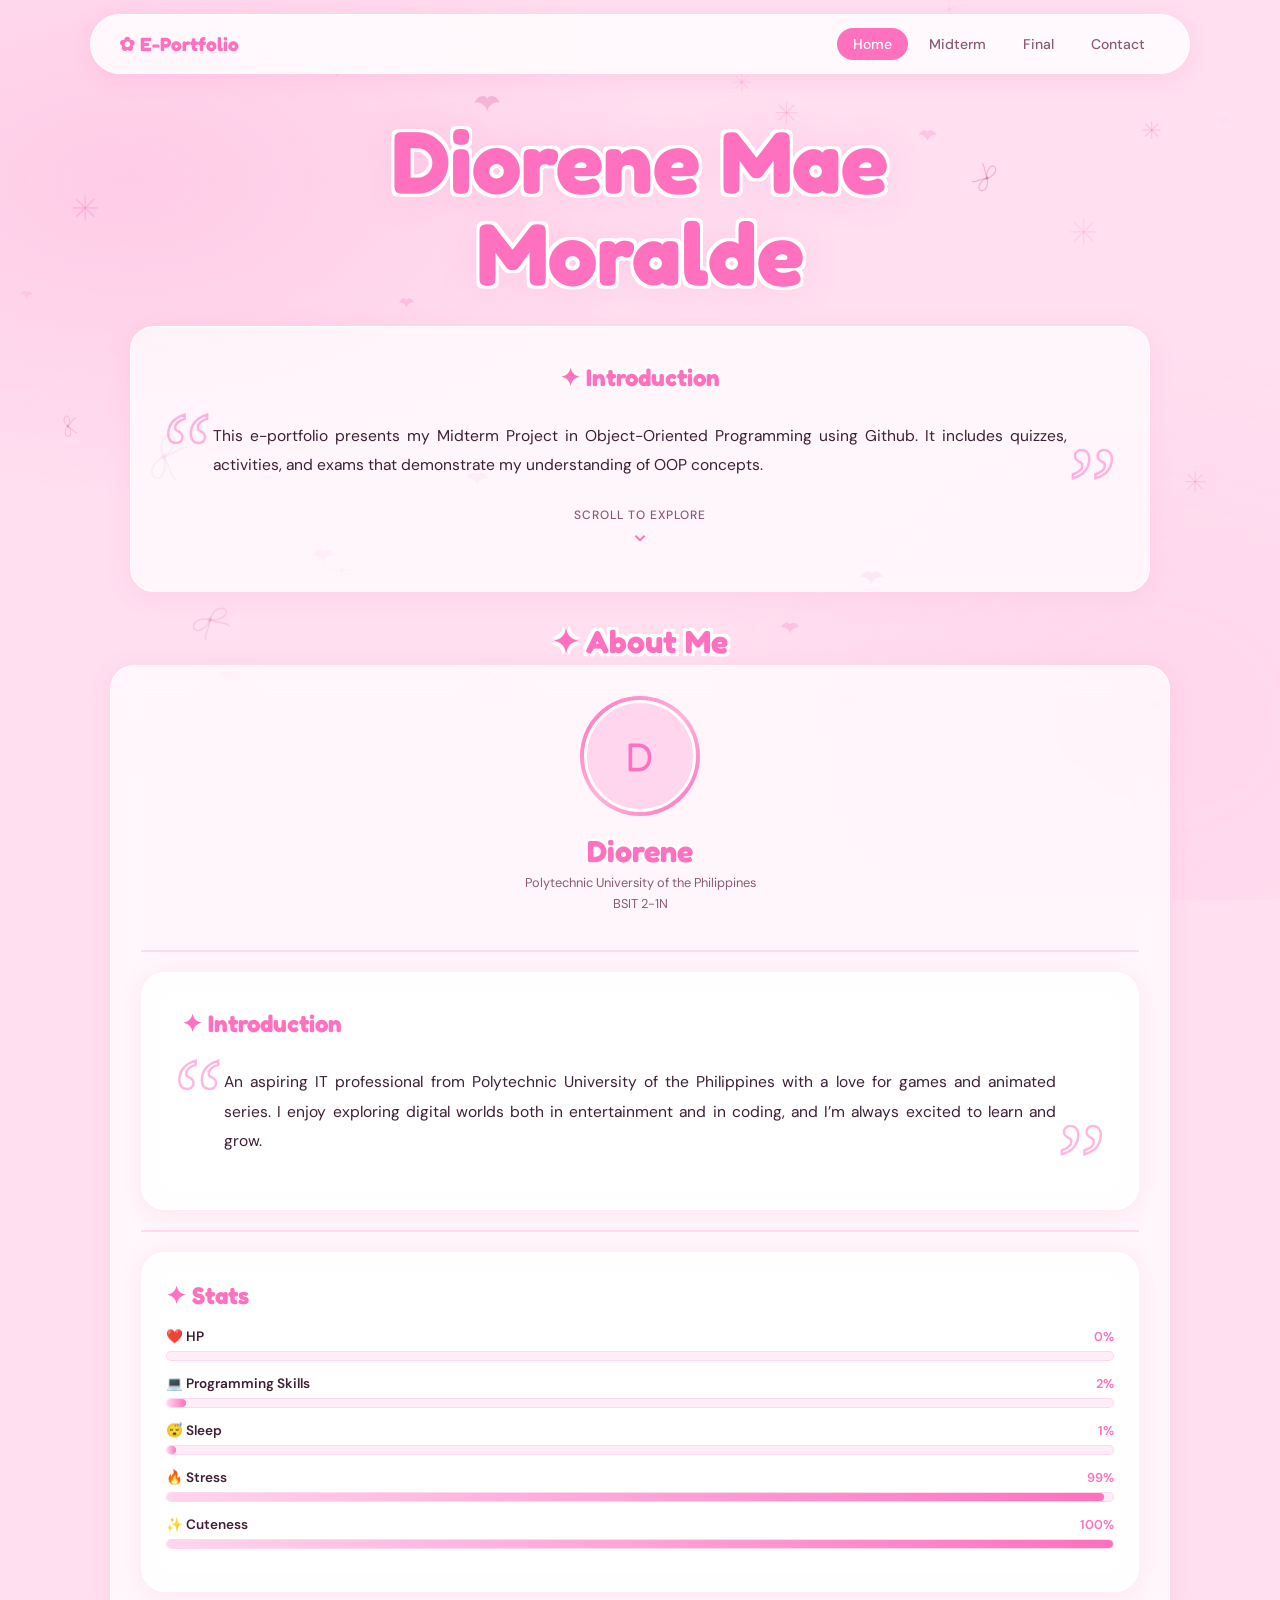
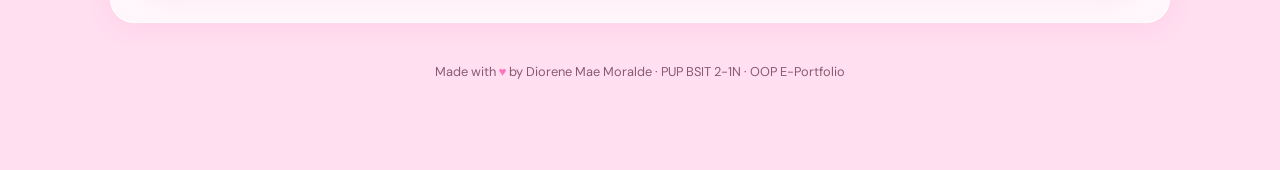
==== commit 61ceb1ba: "index.html" ====
--- a/index.html
+++ b/index.html
@@ -357,7 +357,6 @@
 
 <!-- HERO -->
 <section class="hero" id="home">
-  <div class="hero-badge">E-Portfolio</div>
   <h1>Diorene Mae<br>Moralde</h1>
 
   <div class="card intro-box hero-intro style="padding:14px 30px;">
@@ -370,7 +369,6 @@
       </p>
       <span class="big-q close">&rdquo;</span>
     </div>
-  </div>
 
   <!-- SCROLL -->
   <div class="scroll-cue">
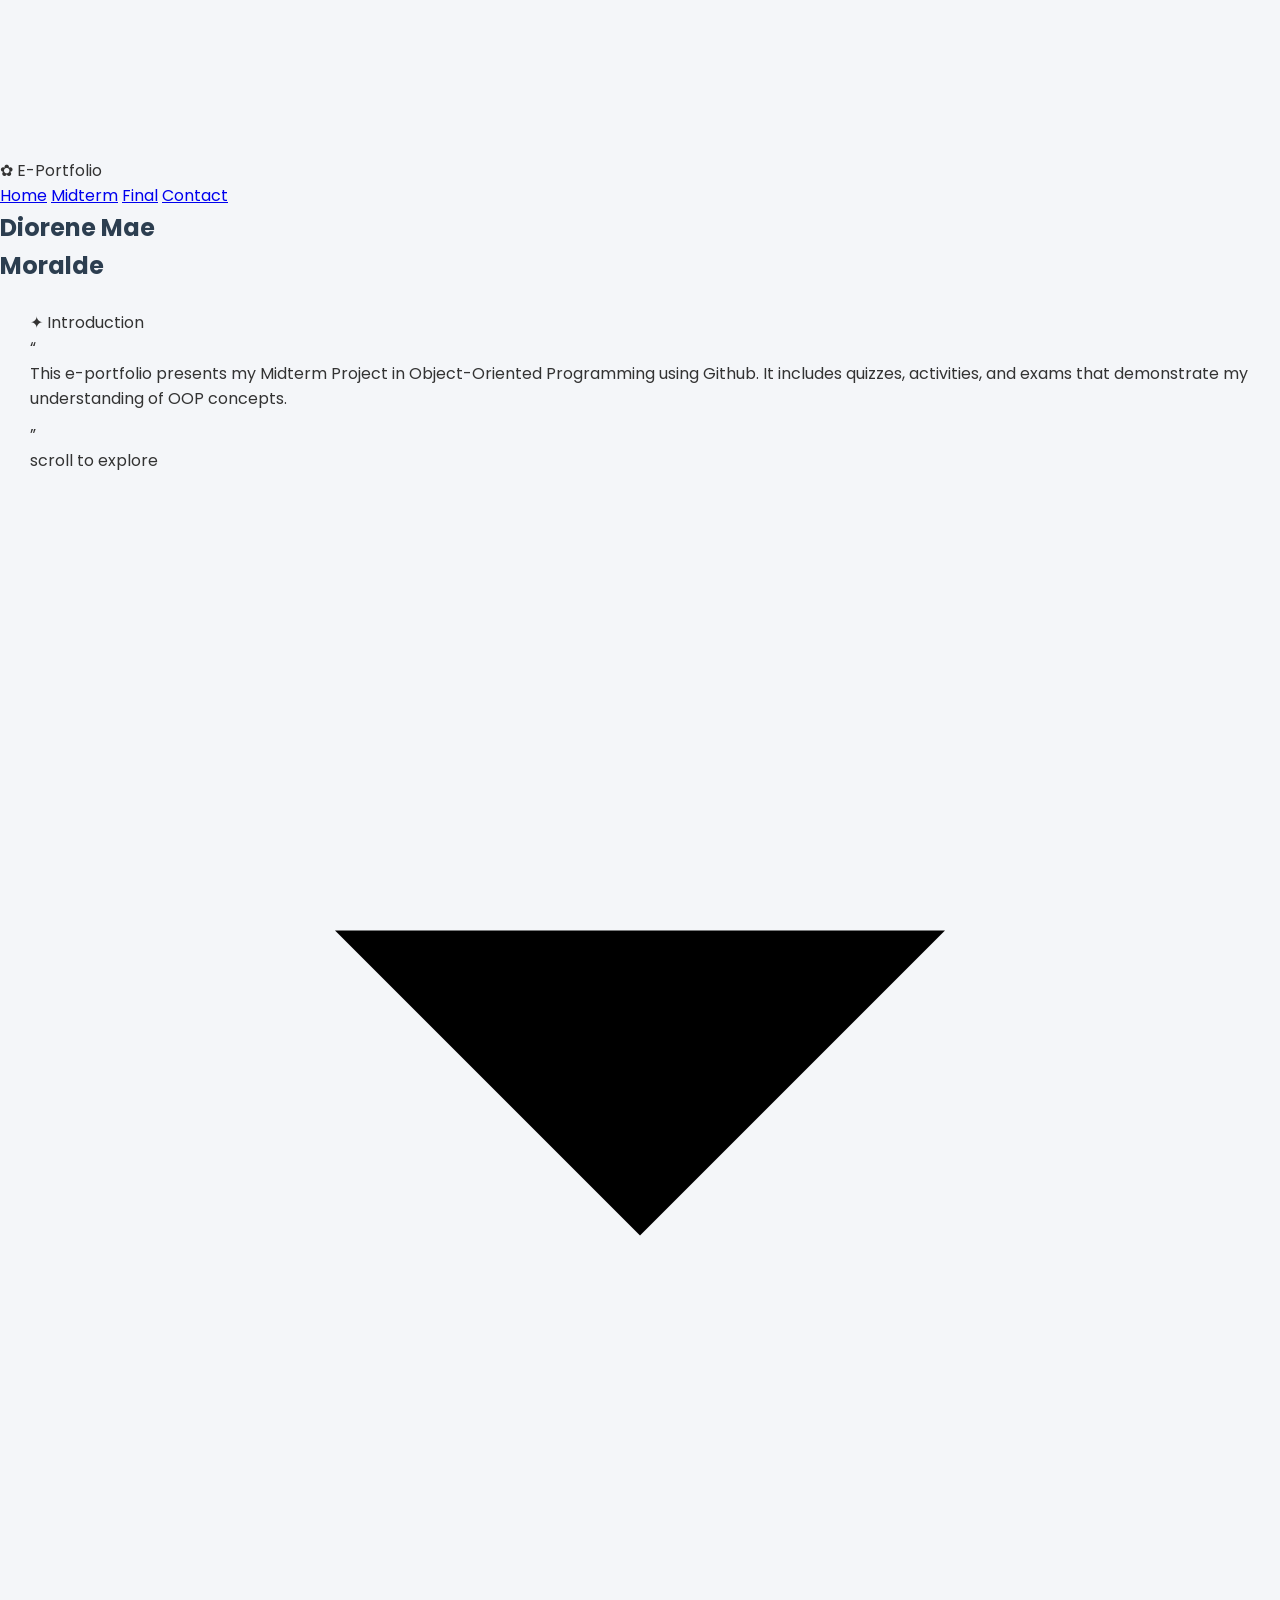
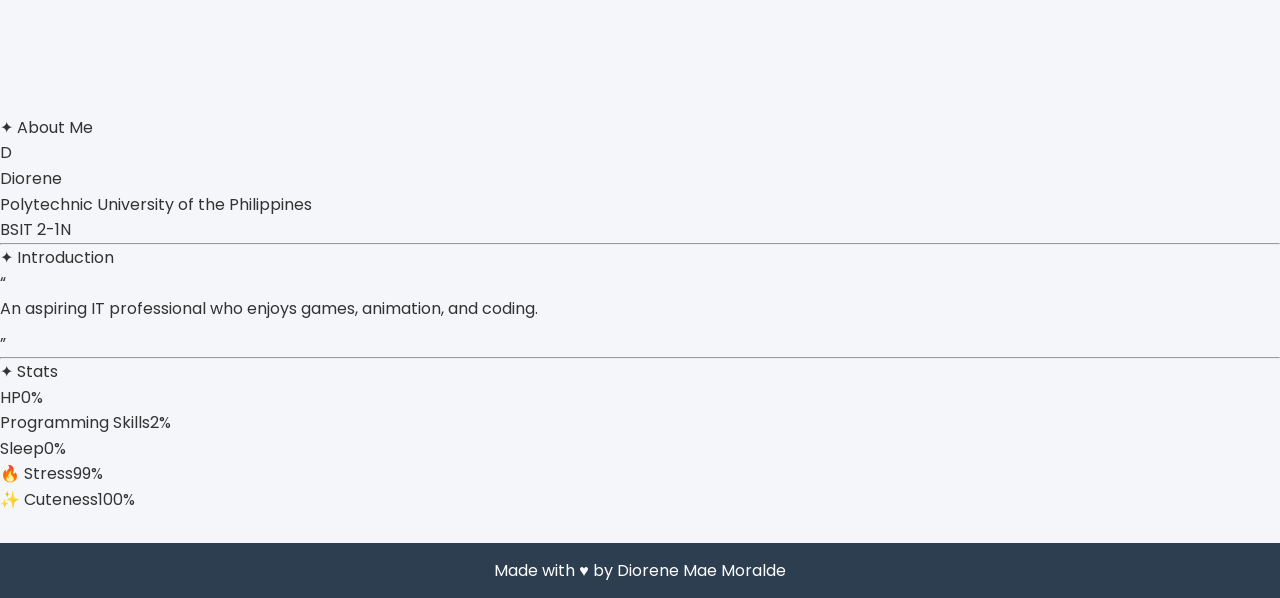
==== commit 9d6d8668: "index.html" ====
--- a/index.html
+++ b/index.html
@@ -4,363 +4,35 @@
 <meta charset="UTF-8"/>
 <meta name="viewport" content="width=device-width, initial-scale=1.0"/>
 <title>Diorene Mae Moralde — E-Portfolio</title>
+
 <link rel="preconnect" href="https://fonts.googleapis.com">
 <link href="https://fonts.googleapis.com/css2?family=Fredoka:wght@400;500;600;700&family=DM+Sans:ital,wght@0,300;0,400;0,500;1,300&display=swap" rel="stylesheet">
-<style>
-  :root {
-    --pink: #FF70BF;
-    --pink-light: #FFD6EE;
-    --pink-pale: #FFF0F8;
-    --pink-deep: #D44A95;
-    --text: #3d2035;
-    --text-soft: #8a5a72;
-    --card-bg: rgba(255,255,255,0.72);
-    --card-border: rgba(255,255,255,0.9);
-    --shadow: 0 4px 24px rgba(255,105,180,0.13);
-  }
 
-  * { margin:0; padding:0; box-sizing:border-box; }
-  html { scroll-behavior: smooth; }
+<link rel="stylesheet" href="style.css">
+</head>
 
-  body {
-    font-family: 'DM Sans', sans-serif;
-    background: #ffdff0;
-    color: var(--text);
-    overflow-x: hidden;
-    min-height: 100vh;
-  }
-
-  body::before {
-    content: '';
-    position: fixed;
-    inset: 0;
-    background:
-      radial-gradient(ellipse 60% 50% at 10% 20%, rgba(255,180,220,0.45) 0%, transparent 70%),
-      radial-gradient(ellipse 50% 60% at 90% 80%, rgba(255,200,230,0.35) 0%, transparent 70%);
-    z-index: -2;
-    pointer-events: none;
-  }
-
-  #float-canvas {
-    position: fixed;
-    inset: 0;
-    z-index: -1;
-    pointer-events: none;
-  }
-
-  /* ── NAV ── */
-  nav {
-    position: sticky;
-    top: 14px;
-    z-index: 100;
-    width: calc(100% - 40px);
-    max-width: 1100px;
-    margin: 0 auto;
-    display: flex;
-    justify-content: space-between;
-    align-items: center;
-    padding: 13px 28px;
-    background: rgba(255,255,255,0.82);
-    backdrop-filter: blur(18px);
-    border: 1.5px solid rgba(255,255,255,0.95);
-    border-radius: 999px;
-    box-shadow: 0 4px 22px rgba(255,105,180,0.15);
-  }
-  .nav-logo {
-    font-family: 'Fredoka', sans-serif;
-    font-size: 1.2rem;
-    font-weight: 700;
-    color: var(--pink);
-  }
-  .nav-links { display: flex; gap: 5px; }
-  .nav-links a {
-    padding: 7px 16px;
-    border-radius: 999px;
-    text-decoration: none;
-    color: var(--text-soft);
-    font-size: 0.875rem;
-    font-weight: 500;
-    transition: all 0.2s;
-  }
-  .nav-links a:hover, .nav-links a.active {
-    background: var(--pink);
-    color: #fff;
-  }
-
-  .page-wrap {
-    max-width: 1100px;
-    margin: 0 auto;
-    padding: 0 20px 80px;
-  }
-
-  /* ── HERO ── */
-  .hero {
-    text-align: center;
-    padding: 55px 20px 30px;
-    animation: fadeUp 0.7s ease both;
-  }
-  .hero-badge {
-    display: inline-flex;
-    align-items: center;
-    gap: 6px;
-    padding: 6px 20px;
-    background: rgba(255,255,255,0.88);
-    border: 1.5px solid rgba(255,112,191,0.3);
-    border-radius: 999px;
-    font-size: 0.78rem;
-    font-weight: 600;
-    color: var(--pink);
-    letter-spacing: 0.1em;
-    text-transform: uppercase;
-    margin-bottom: 22px;
-  }
-  .hero-badge::before { content: '✦'; font-size: 0.65rem; }
-
-  h1 {
-    font-family: 'Fredoka', sans-serif;
-    font-size: clamp(3rem, 8vw, 5.5rem);
-    font-weight: 700;
-    line-height: 1.05;
-    color: var(--pink);
-    text-shadow:
-      -3px -3px 0 #fff, 3px -3px 0 #fff,
-      -3px  3px 0 #fff, 3px  3px 0 #fff,
-      0 0 40px rgba(255,112,191,0.2);
-    margin-bottom: 26px;
-  }
-
-  .scroll-cue {
-    margin-top: 18px;
-    display: inline-flex;
-    flex-direction: column;
-    align-items: center;
-    gap: 6px;
-    color: var(--text-soft);
-    font-size: 0.75rem;
-    font-weight: 500;
-    letter-spacing: 0.08em;
-    text-transform: uppercase;
-    animation: bounce 2s infinite;
-  }
-  .scroll-cue svg {
-    width: 18px; height: 18px;
-    stroke: var(--pink); fill: none; stroke-width: 2.5;
-  }
-  @keyframes bounce {
-    0%,100% { transform: translateY(0); }
-    50%      { transform: translateY(6px); }
-  }
-
-  /* ── CARDS ── */
-  .card {
-    background: var(--card-bg);
-    border: 1.5px solid var(--card-border);
-    border-radius: 24px;
-    backdrop-filter: blur(14px);
-    box-shadow: var(--shadow);
-    overflow: hidden;
-  }
-
-  .grid-2 {
-    display: grid;
-    grid-template-columns: 1fr 1.4fr;
-    gap: 20px;
-    margin-top: 20px;
-    align-items: start;
-  }
-
-  /* ── PROFILE ── */
-  .profile-card {
-    padding: 32px 24px;
-    text-align: center;
-    animation: fadeUp 0.7s 0.1s ease both;
-  }
-  .avatar-ring {
-    width: 120px; height: 120px;
-    border-radius: 50%;
-    margin: 0 auto 16px;
-    padding: 4px;
-    background: linear-gradient(135deg, var(--pink), #ffb3da, var(--pink));
-  }
-  .avatar-placeholder {
-    width: 100%; height: 100%;
-    border-radius: 50%;
-    background: var(--pink-light);
-    display: flex;
-    align-items: center;
-    justify-content: center;
-    font-family: 'Fredoka', sans-serif;
-    font-size: 2.5rem;
-    color: var(--pink);
-    border: 3px solid #fff;
-  }
-  .profile-name {
-    font-family: 'Fredoka', sans-serif;
-    font-size: 1.9rem;
-    font-weight: 700;
-    color: var(--pink);
-    text-shadow: -2px -2px 0 #fff, 2px -2px 0 #fff, -2px 2px 0 #fff, 2px 2px 0 #fff;
-    margin-bottom: 4px;
-  }
-  .profile-uni {
-    font-size: 0.8rem;
-    color: var(--text-soft);
-    line-height: 1.6;
-    margin-bottom: 16px;
-  }
-  .tags {
-    display: flex;
-    flex-wrap: wrap;
-    justify-content: center;
-    gap: 7px;
-  }
-  .tag {
-    padding: 5px 13px;
-    background: var(--pink-light);
-    color: var(--pink-deep);
-    border-radius: 999px;
-    font-size: 0.78rem;
-    font-weight: 600;
-    border: 1.5px solid rgba(255,112,191,0.25);
-  }
-
-  /* ── STATS ── */
-  .stats-card {
-    padding: 28px 24px;
-    animation: fadeUp 0.7s 0.2s ease both;
-  }
-  .section-label {
-    font-family: 'Fredoka', sans-serif;
-    font-size: 1.5rem;
-    font-weight: 700;
-    color: var(--pink);
-    text-shadow: -2px -2px 0 #fff, 2px -2px 0 #fff, -2px 2px 0 #fff, 2px 2px 0 #fff;
-    margin-bottom: 18px;
-  }
-  .stat-row { margin-bottom: 14px; }
-  .stat-header {
-    display: flex;
-    justify-content: space-between;
-    margin-bottom: 6px;
-  }
-  .stat-name { font-size: 0.85rem; font-weight: 600; color: var(--text); }
-  .stat-val  { font-size: 0.8rem; color: var(--pink); font-weight: 600; }
-  .bar-track {
-    height: 10px;
-    background: rgba(255,112,191,0.12);
-    border-radius: 999px;
-    overflow: hidden;
-    border: 1px solid rgba(255,112,191,0.18);
-  }
-  .bar-fill {
-    height: 100%;
-    border-radius: 999px;
-    background: linear-gradient(90deg, var(--pink-light), var(--pink));
-    transition: width 1.3s cubic-bezier(0.34, 1.56, 0.64, 1);
-    width: 0%;
-  }
-
-  /* ── INTRODUCTION BOX ── */
-  .intro-box {
-    margin-top: 20px;
-    padding: 36px 40px 44px;
-    position: relative;
-    animation: fadeUp 0.7s 0.3s ease both;
-  }
-  .intro-box-title {
-    font-family: 'Fredoka', sans-serif;
-    font-size: 1.5rem;
-    font-weight: 700;
-    color: var(--pink);
-    text-shadow: -2px -2px 0 #fff, 2px -2px 0 #fff, -2px 2px 0 #fff, 2px 2px 0 #fff;
-    margin-bottom: 22px;
-  }
-
-  .intro-quote-wrap {
-    position: relative;
-    padding: 8px 42px 8px 42px;
-  }
-
-  .big-q {
-    font-family: Georgia, 'Times New Roman', serif;
-    font-size: 110px;
-    line-height: 1;
-    color: transparent;
-    -webkit-text-stroke: 2.5px var(--pink);
-    position: absolute;
-    pointer-events: none;
-    opacity: 0.5;
-    user-select: none;
-  }
-  .big-q.open  { top: -18px; left: -8px; }
-  .big-q.close { bottom: -52px; right: -8px; }
-
-  .intro-text {
-    font-size: 0.975rem;
-    line-height: 1.9;
-    color: var(--text);
-    text-align: justify;
-    position: relative;
-    z-index: 1;
-  }
-
-  .section-heading {
-    font-family: 'Fredoka', sans-serif;
-    font-size: 2rem;
-    font-weight: 700;
-    color: var(--pink);
-    text-align: center;
-    margin-bottom: 4px;
-    text-shadow: -3px -3px 0 #fff, 3px -3px 0 #fff, -3px 3px 0 #fff, 3px 3px 0 #fff;
-  }
-
-  footer {
-    text-align: center;
-    padding: 40px 0 10px;
-    font-size: 0.8rem;
-    color: var(--text-soft);
-  }
-  footer span { color: var(--pink); }
-
-  @keyframes fadeUp {
-    from { opacity: 0; transform: translateY(24px); }
-    to   { opacity: 1; transform: translateY(0); }
-  }
-
-  @media (max-width: 700px) {
-    .grid-2 { grid-template-columns: 1fr; }
-    nav { top: 10px; width: calc(100% - 20px); padding: 12px 16px; }
-    .nav-links a { padding: 6px 10px; font-size: 0.8rem; }
-    h1 { font-size: 3rem; }
-    .intro-box { padding: 24px 22px 36px; }
-    .big-q { font-size: 72px; }
-    .intro-quote-wrap { padding: 4px 28px 4px 28px; }
-  }
-</style>
-</head>
 <body>
 
 <canvas id="float-canvas"></canvas>
 
-<!-- NAV -->
 <nav>
   <div class="nav-logo">✿ E-Portfolio</div>
   <div class="nav-links">
     <a href="index.html" class="active">Home</a>
     <a href="midterm.html">Midterm</a>
-    <a href="final.html">Final</a>
+    <a href="finals.html">Final</a>
     <a href="contact.html">Contact</a>
   </div>
 </nav>
 
 <div class="page-wrap">
 
-<!-- HERO -->
 <section class="hero" id="home">
   <h1>Diorene Mae<br>Moralde</h1>
 
-  <div class="card intro-box hero-intro style="padding:14px 30px;">
+  <div class="card intro-box hero-intro" style="padding:14px 30px;">
     <div class="intro-box-title">✦ Introduction</div>
+
     <div class="intro-quote-wrap">
       <span class="big-q open">&ldquo;</span>
       <p class="intro-text">
@@ -370,295 +42,63 @@
       <span class="big-q close">&rdquo;</span>
     </div>
 
-  <!-- SCROLL -->
-  <div class="scroll-cue">
-    scroll to explore
-    <svg viewBox="0 0 24 24"><polyline points="6 9 12 15 18 9"/></svg>
+    <div class="scroll-cue">
+      scroll to explore
+      <svg viewBox="0 0 24 24"><polyline points="6 9 12 15 18 9"/></svg>
+    </div>
   </div>
 </section>
 
-  <!-- ABOUT -->
 <section id="about">
   <div class="section-heading">✦ About Me</div>
 
-  <!-- MAIN ABOUT CONTAINER -->
-  <div class="card" style="padding:30px; display:flex; flex-direction:column; gap:20px;">
+  <div class="card about-wrapper">
 
-    <!-- PROFILE SECTION -->
-    <div style="text-align:center;">
-      <div class="avatar-ring">
-        <div class="avatar-placeholder">D</div>
-      </div>
-
-      <div class="profile-name">Diorene</div>
-
-      <div class="profile-uni">
-        Polytechnic University of the Philippines<br>
-        BSIT 2-1N
-      </div>
+    <div class="avatar-ring">
+      <div class="avatar-placeholder">D</div>
     </div>
 
-    <hr style="border:1px solid rgba(255,112,191,0.2); width:100%;">
+    <div class="profile-name">Diorene</div>
+    <div class="profile-uni">
+      Polytechnic University of the Philippines<br>
+      BSIT 2-1N
+    </div>
 
-    <!-- INTRO BOX -->
-    <div class="card intro-box" style="margin:0;">
+    <hr>
+
+    <div class="card intro-box">
       <div class="intro-box-title">✦ Introduction</div>
-
       <div class="intro-quote-wrap">
         <span class="big-q open">&ldquo;</span>
         <p class="intro-text">
-          An aspiring IT professional from Polytechnic University of the Philippines with a love for games and animated series.
-          I enjoy exploring digital worlds both in entertainment and in coding, and I’m always excited to learn and grow.
+          An aspiring IT professional who enjoys games, animation, and coding.
         </p>
         <span class="big-q close">&rdquo;</span>
       </div>
     </div>
 
-    <hr style="border:1px solid rgba(255,112,191,0.2); width:100%;">
+    <hr>
 
-    <!-- STATS BOX -->
-    <div class="card stats-card" style="margin:0;">
+    <div class="card stats-card">
       <div class="section-label">✦ Stats</div>
 
-      <div class="stat-row">
-        <div class="stat-header">
-          <span class="stat-name">❤️ HP</span>
-          <span class="stat-val">0%</span>
-        </div>
-        <div class="bar-track"><div class="bar-fill" data-target="0"></div></div>
-      </div>
-
-      <div class="stat-row">
-        <div class="stat-header">
-          <span class="stat-name">💻 Programming Skills</span>
-          <span class="stat-val">2%</span>
-        </div>
-        <div class="bar-track"><div class="bar-fill" data-target="2"></div></div>
-      </div>
-
-      <div class="stat-row">
-        <div class="stat-header">
-          <span class="stat-name">😴 Sleep</span>
-          <span class="stat-val">1%</span>
-        </div>
-        <div class="bar-track"><div class="bar-fill" data-target="1"></div></div>
-      </div>
-
-      <div class="stat-row">
-        <div class="stat-header">
-          <span class="stat-name">🔥 Stress</span>
-          <span class="stat-val">99%</span>
-        </div>
-        <div class="bar-track"><div class="bar-fill" data-target="99"></div></div>
-      </div>
-
-      <div class="stat-row">
-        <div class="stat-header">
-          <span class="stat-name">✨ Cuteness</span>
-          <span class="stat-val">100%</span>
-        </div>
-        <div class="bar-track"><div class="bar-fill" data-target="100"></div></div>
-      </div>
+      <div class="stat-row"><div class="stat-header"><span>HP</span><span>0%</span></div><div class="bar-track"><div class="bar-fill" data-target="0"></div></div></div>
+      <div class="stat-row"><div class="stat-header"><span>Programming Skills</span><span>2%</span></div><div class="bar-track"><div class="bar-fill" data-target="2"></div></div></div>
+      <div class="stat-row"><div class="stat-header"><span>Sleep</span><span>0%</span></div><div class="bar-track"><div class="bar-fill" data-target="0"></div></div></div>
+      <div class="stat-row"><div class="stat-header"><span>🔥 Stress</span><span>99%</span></div><div class="bar-track"><div class="bar-fill" data-target="99"></div></div></div>
+      <div class="stat-row"><div class="stat-header"><span>✨ Cuteness</span><span>100%</span></div><div class="bar-track"><div class="bar-fill" data-target="100"></div></div></div>
 
     </div>
 
-  </section>
+  </div>
+</section>
 
-  <footer>
-    Made with <span>♥</span> by Diorene Mae Moralde &middot; PUP BSIT 2-1N &middot; OOP E-Portfolio
-  </footer>
+<footer>
+  Made with ♥ by Diorene Mae Moralde
+</footer>
 
 </div>
 
-<style>
-  .mini-stats {
-    display: grid;
-    grid-template-columns: repeat(3,1fr);
-    gap: 10px;
-    margin-top: 20px;
-  }
-  .mini-stat {
-    background: var(--pink-pale);
-    border: 1.5px solid rgba(255,112,191,0.2);
-    border-radius: 16px;
-    padding: 14px 10px;
-    text-align: center;
-  }
-  .mini-stat .num {
-    font-family: 'Fredoka', sans-serif;
-    font-size: 1.6rem;
-    font-weight: 700;
-    color: var(--pink);
-    display: block;
-  }
-  .mini-stat .lbl { font-size: 0.72rem; color: var(--text-soft); font-weight: 500; }
-</style>
-
-<script>
-/* ════════════════════════════════════════
-   FLOATING HEARTS + RIBBONS CANVAS
-════════════════════════════════════════ */
-(function(){
-  const canvas = document.getElementById('float-canvas');
-  const ctx    = canvas.getContext('2d');
-
-  function resize(){
-    canvas.width  = window.innerWidth;
-    canvas.height = window.innerHeight;
-  }
-  resize();
-  window.addEventListener('resize', resize);
-
-  const PINK  = [255,112,191];
-  const DEEP  = [212, 74,149];
-  const LIGHT = [255,214,238];
-
-  function rgba(c, a){ return `rgba(${c[0]},${c[1]},${c[2]},${a})`; }
-
-  function heart(ctx, x, y, r, color, alpha){
-    const s = r * 0.5;
-    ctx.save();
-    ctx.translate(x, y);
-    ctx.globalAlpha = alpha;
-    ctx.fillStyle = rgba(color, 1);
-    ctx.beginPath();
-    ctx.moveTo(0, s * 0.4);
-    ctx.bezierCurveTo(-s*0.05, -s*0.2,  -s,    -s*0.6,  -s,   -s*0.15);
-    ctx.bezierCurveTo(-s,      -s*0.85,   0,    -s*1.1,   0,   -s*0.55);
-    ctx.bezierCurveTo( 0,      -s*1.1,    s,    -s*0.85,  s,   -s*0.15);
-    ctx.bezierCurveTo( s,      -s*0.6,    s*0.05,-s*0.2,  0,    s*0.4);
-    ctx.closePath();
-    ctx.fill();
-    ctx.restore();
-  }
-
-  function ribbon(ctx, x, y, size, angle, alpha){
-    ctx.save();
-    ctx.translate(x, y);
-    ctx.rotate(angle);
-    ctx.globalAlpha = alpha;
-    const c = rgba(DEEP, 1);
-    ctx.strokeStyle = c;
-    ctx.fillStyle   = c;
-    ctx.lineWidth   = Math.max(1, size * 0.055);
-    ctx.lineCap = 'round';
-    ctx.beginPath();
-    ctx.moveTo(0, 0);
-    ctx.bezierCurveTo(-size*0.55, -size*0.5, -size*0.9, size*0.1, -size*0.5, size*0.15);
-    ctx.bezierCurveTo(-size*0.2,   size*0.2,  0,         0,         0,         0);
-    ctx.stroke();
-    ctx.beginPath();
-    ctx.moveTo(0, 0);
-    ctx.bezierCurveTo( size*0.55, -size*0.5,  size*0.9, size*0.1,  size*0.5, size*0.15);
-    ctx.bezierCurveTo( size*0.2,   size*0.2,  0,         0,         0,        0);
-    ctx.stroke();
-    ctx.beginPath();
-    ctx.moveTo(0,0);
-    ctx.bezierCurveTo(-size*0.2, size*0.3, -size*0.45, size*0.35, -size*0.5, size*0.55);
-    ctx.stroke();
-    ctx.beginPath();
-    ctx.moveTo(0,0);
-    ctx.bezierCurveTo( size*0.2, size*0.3,  size*0.45, size*0.35,  size*0.5, size*0.55);
-    ctx.stroke();
-    ctx.beginPath();
-    ctx.arc(0,0, size*0.09, 0, Math.PI*2);
-    ctx.fill();
-    ctx.restore();
-  }
-
-  function sparkle(ctx, x, y, r, alpha){
-    ctx.save();
-    ctx.translate(x, y);
-    ctx.globalAlpha = alpha;
-    ctx.strokeStyle = rgba(PINK, 1);
-    ctx.lineWidth   = 1.2;
-    ctx.lineCap     = 'round';
-    for(let i=0; i<4; i++){
-      ctx.save();
-      ctx.rotate(i * Math.PI/4);
-      ctx.beginPath();
-      ctx.moveTo(0,-r); ctx.lineTo(0, r);
-      ctx.stroke();
-      ctx.restore();
-    }
-    ctx.restore();
-  }
-
-  function mk(fromBottom){
-    const roll = Math.random();
-    const type = roll < 0.55 ? 'heart' : roll < 0.8 ? 'ribbon' : 'sparkle';
-    const color = Math.random()<0.55 ? PINK : Math.random()<0.5 ? DEEP : LIGHT;
-    return {
-      type, color,
-      x: Math.random() * (canvas.width  || 900),
-      y: fromBottom ? canvas.height + 40 : Math.random() * (canvas.height || 700),
-      r: 8 + Math.random() * 18,
-      vy: 0.35 + Math.random() * 0.8,
-      drift: (Math.random()-0.5) * 0.3,
-      alpha: 0.13 + Math.random() * 0.2,
-      angle: Math.random() * Math.PI * 2,
-      spin : (Math.random()-0.5) * 0.014,
-      wob  : Math.random() * Math.PI * 2,
-      wobS : 0.012 + Math.random() * 0.018,
-    };
-  }
-
-  const N = 42;
-  const pts = Array.from({length:N}, ()=>mk(false));
-
-  function frame(){
-    ctx.clearRect(0, 0, canvas.width, canvas.height);
-    pts.forEach((p,i)=>{
-      p.y     -= p.vy;
-      p.wob   += p.wobS;
-      p.x     += Math.sin(p.wob)*0.45 + p.drift;
-      p.angle += p.spin;
-
-      const norm  = 1 - p.y / canvas.height;
-      const fade  = norm < 0.08 ? norm/0.08 : norm > 0.88 ? (1-norm)/0.12 : 1;
-      const a     = p.alpha * fade;
-
-      if      (p.type==='heart')   heart  (ctx, p.x, p.y, p.r,            p.color, a);
-      else if (p.type==='ribbon')  ribbon (ctx, p.x, p.y, p.r*1.6,        p.angle, a);
-      else                          sparkle(ctx, p.x, p.y, p.r*0.55,               a);
-
-      if(p.y < -60) pts[i] = mk(true);
-    });
-    requestAnimationFrame(frame);
-  }
-  frame();
-})();
-
-/* ════════════════════════════════════════
-   STAT BAR SCROLL ANIMATION
-════════════════════════════════════════ */
-const barObs = new IntersectionObserver(entries=>{
-  entries.forEach(e=>{
-    if(e.isIntersecting){
-      document.querySelectorAll('.bar-fill').forEach(b=>{
-        b.style.width = b.dataset.target + '%';
-      });
-      barObs.disconnect();
-    }
-  });
-}, {threshold:0.3});
-const sc = document.querySelector('.stats-card');
-if(sc) barObs.observe(sc);
-
-/* ════════════════════════════════════════
-   ACTIVE NAV
-════════════════════════════════════════ */
-const secs    = document.querySelectorAll('[id]');
-const navAs   = document.querySelectorAll('.nav-links a');
-window.addEventListener('scroll', ()=>{
-  let cur = 'home';
-  secs.forEach(s=>{ if(window.scrollY >= s.offsetTop-140) cur=s.id; });
-  navAs.forEach(a=>{
-    a.classList.remove('active');
-    const href = a.getAttribute('href');
-    if((cur==='home' && href==='index.html') || href==='#'+cur) a.classList.add('active');
-  });
-});
-</script>
+<script src="script.js"></script>
 </body>
 </html>
--- a/style.css
+++ b/style.css
@@ -0,0 +1,142 @@
+/* =========================
+   GOOGLE FONT
+========================= */
+@import url('https://fonts.googleapis.com/css2?family=Poppins:wght@300;400;500;600;700&display=swap');
+
+/* =========================
+   GLOBAL RESET
+========================= */
+* {
+  margin: 0;
+  padding: 0;
+  box-sizing: border-box;
+}
+
+/* =========================
+   BODY / GLOBAL STYLE
+========================= */
+body {
+  font-family: "Poppins", sans-serif;
+  background-color: #f4f6f9;
+  color: #333;
+  line-height: 1.6;
+}
+
+/* =========================
+   NAVIGATION BAR
+========================= */
+.navbar {
+  background-color: #2c3e50;
+  padding: 15px 30px;
+  display: flex;
+  justify-content: space-between;
+  align-items: center;
+}
+
+.navbar a {
+  color: white;
+  text-decoration: none;
+  margin: 0 10px;
+  font-weight: 500;
+}
+
+.navbar a:hover {
+  color: #1abc9c;
+}
+
+/* =========================
+   CONTAINER (MAIN WRAPPER)
+========================= */
+.container {
+  width: 85%;
+  margin: auto;
+  padding: 20px;
+}
+
+/* =========================
+   SECTION BOX (MIDTERM / FINALS / ETC.)
+========================= */
+.section {
+  background: white;
+  padding: 20px;
+  margin: 20px 0;
+  border-radius: 12px;
+  box-shadow: 0 2px 8px rgba(0,0,0,0.1);
+}
+
+/* =========================
+   HEADINGS
+========================= */
+h1, h2, h3 {
+  color: #2c3e50;
+  margin-bottom: 10px;
+}
+
+/* =========================
+   PARAGRAPHS
+========================= */
+p {
+  margin-bottom: 10px;
+}
+
+/* =========================
+   BUTTONS
+========================= */
+button {
+  background-color: #1abc9c;
+  color: white;
+  border: none;
+  padding: 10px 15px;
+  border-radius: 6px;
+  cursor: pointer;
+  font-size: 14px;
+}
+
+button:hover {
+  background-color: #16a085;
+}
+
+/* =========================
+   INPUT FIELDS (CONTACT FORM)
+========================= */
+input, textarea {
+  width: 100%;
+  padding: 10px;
+  margin-top: 8px;
+  margin-bottom: 15px;
+  border: 1px solid #ccc;
+  border-radius: 6px;
+  font-family: "Poppins", sans-serif;
+}
+
+/* =========================
+   FORM CONTAINER
+========================= */
+.form-box {
+  background: white;
+  padding: 20px;
+  border-radius: 12px;
+  box-shadow: 0 2px 8px rgba(0,0,0,0.1);
+}
+
+/* =========================
+   ACTIVITY CARD (MIDTERM / FINALS)
+========================= */
+.activity-card {
+  background: #ffffff;
+  border-left: 5px solid #1abc9c;
+  padding: 15px;
+  margin-bottom: 15px;
+  border-radius: 8px;
+}
+
+/* =========================
+   FOOTER
+========================= */
+footer {
+  text-align: center;
+  padding: 15px;
+  margin-top: 30px;
+  background: #2c3e50;
+  color: white;
+}
